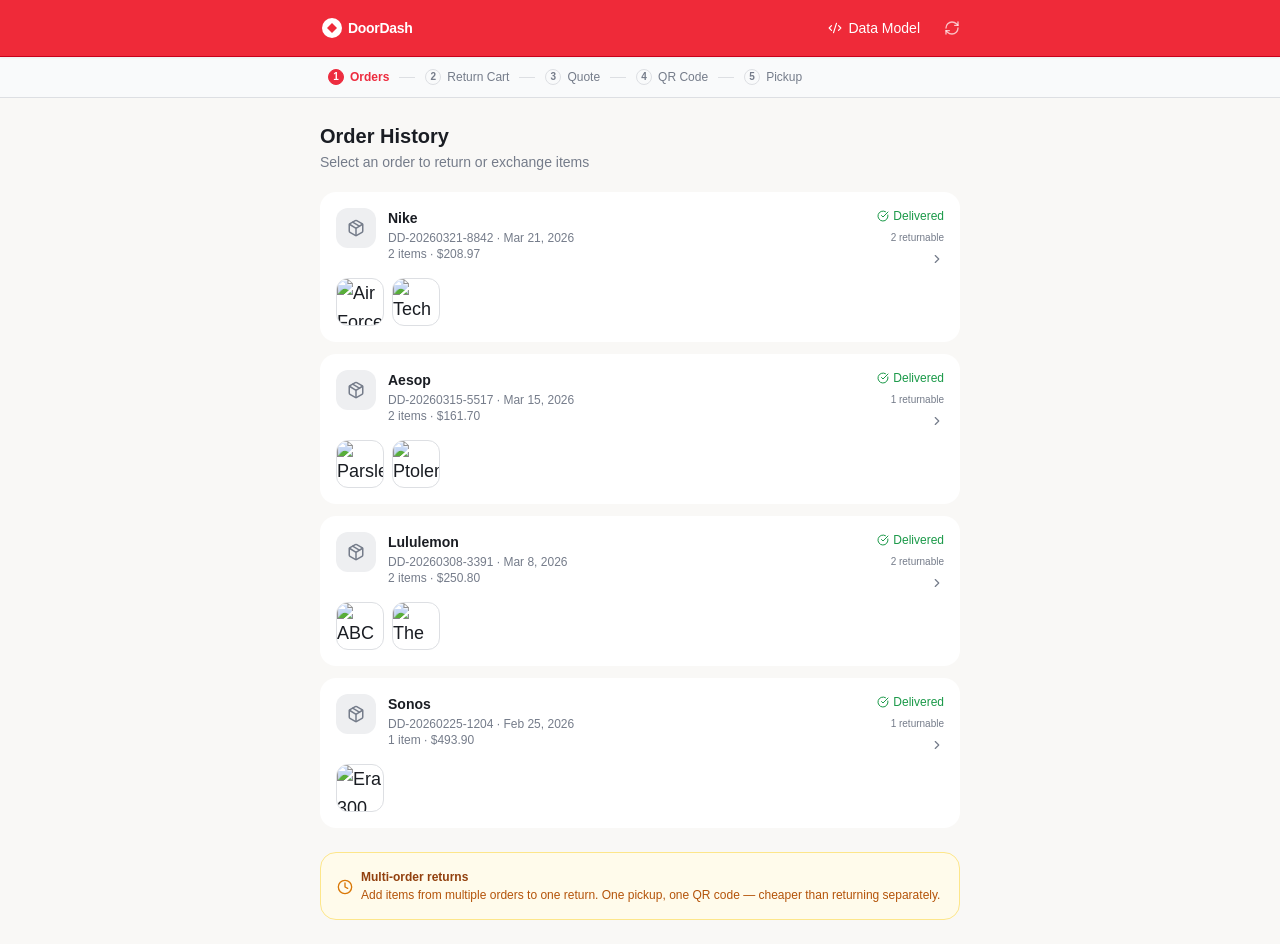
==== index.html @ 6174810d "Pedregal Returns PoC — static build + entity model" ====
<!DOCTYPE html>
<html lang="en">
  <head>
    <meta charset="UTF-8" />
    <meta name="viewport" content="width=device-width, initial-scale=1.0" />
    <title>Pedregal Returns PoC — DoorDash Reverse Logistics</title>
    <meta name="description" content="DoorDash multi-order returns PoC demo — Pedregal Reverse Logistics Platform" />
    <link rel="preconnect" href="https://fonts.googleapis.com" />
    <link rel="preconnect" href="https://fonts.gstatic.com" crossorigin />
    <script type="module" crossorigin src="./assets/index-CQQvti69.js"></script>
    <link rel="stylesheet" crossorigin href="./assets/index-D9EwtQ8Y.css">
  </head>
  <body>
    <div id="root"></div>
  </body>
</html>
---- assets/index-D9EwtQ8Y.css ----
*,:before,:after{--tw-border-spacing-x: 0;--tw-border-spacing-y: 0;--tw-translate-x: 0;--tw-translate-y: 0;--tw-rotate: 0;--tw-skew-x: 0;--tw-skew-y: 0;--tw-scale-x: 1;--tw-scale-y: 1;--tw-pan-x: ;--tw-pan-y: ;--tw-pinch-zoom: ;--tw-scroll-snap-strictness: proximity;--tw-gradient-from-position: ;--tw-gradient-via-position: ;--tw-gradient-to-position: ;--tw-ordinal: ;--tw-slashed-zero: ;--tw-numeric-figure: ;--tw-numeric-spacing: ;--tw-numeric-fraction: ;--tw-ring-inset: ;--tw-ring-offset-width: 0px;--tw-ring-offset-color: #fff;--tw-ring-color: rgb(59 130 246 / .5);--tw-ring-offset-shadow: 0 0 #0000;--tw-ring-shadow: 0 0 #0000;--tw-shadow: 0 0 #0000;--tw-shadow-colored: 0 0 #0000;--tw-blur: ;--tw-brightness: ;--tw-contrast: ;--tw-grayscale: ;--tw-hue-rotate: ;--tw-invert: ;--tw-saturate: ;--tw-sepia: ;--tw-drop-shadow: ;--tw-backdrop-blur: ;--tw-backdrop-brightness: ;--tw-backdrop-contrast: ;--tw-backdrop-grayscale: ;--tw-backdrop-hue-rotate: ;--tw-backdrop-invert: ;--tw-backdrop-opacity: ;--tw-backdrop-saturate: ;--tw-backdrop-sepia: ;--tw-contain-size: ;--tw-contain-layout: ;--tw-contain-paint: ;--tw-contain-style: }::backdrop{--tw-border-spacing-x: 0;--tw-border-spacing-y: 0;--tw-translate-x: 0;--tw-translate-y: 0;--tw-rotate: 0;--tw-skew-x: 0;--tw-skew-y: 0;--tw-scale-x: 1;--tw-scale-y: 1;--tw-pan-x: ;--tw-pan-y: ;--tw-pinch-zoom: ;--tw-scroll-snap-strictness: proximity;--tw-gradient-from-position: ;--tw-gradient-via-position: ;--tw-gradient-to-position: ;--tw-ordinal: ;--tw-slashed-zero: ;--tw-numeric-figure: ;--tw-numeric-spacing: ;--tw-numeric-fraction: ;--tw-ring-inset: ;--tw-ring-offset-width: 0px;--tw-ring-offset-color: #fff;--tw-ring-color: rgb(59 130 246 / .5);--tw-ring-offset-shadow: 0 0 #0000;--tw-ring-shadow: 0 0 #0000;--tw-shadow: 0 0 #0000;--tw-shadow-colored: 0 0 #0000;--tw-blur: ;--tw-brightness: ;--tw-contrast: ;--tw-grayscale: ;--tw-hue-rotate: ;--tw-invert: ;--tw-saturate: ;--tw-sepia: ;--tw-drop-shadow: ;--tw-backdrop-blur: ;--tw-backdrop-brightness: ;--tw-backdrop-contrast: ;--tw-backdrop-grayscale: ;--tw-backdrop-hue-rotate: ;--tw-backdrop-invert: ;--tw-backdrop-opacity: ;--tw-backdrop-saturate: ;--tw-backdrop-sepia: ;--tw-contain-size: ;--tw-contain-layout: ;--tw-contain-paint: ;--tw-contain-style: }*,:before,:after{box-sizing:border-box;border-width:0;border-style:solid;border-color:#e5e7eb}:before,:after{--tw-content: ""}html,:host{line-height:1.5;-webkit-text-size-adjust:100%;-moz-tab-size:4;-o-tab-size:4;tab-size:4;font-family:DM Sans,-apple-system,BlinkMacSystemFont,sans-serif;font-feature-settings:normal;font-variation-settings:normal;-webkit-tap-highlight-color:transparent}body{margin:0;line-height:inherit}hr{height:0;color:inherit;border-top-width:1px}abbr:where([title]){-webkit-text-decoration:underline dotted;text-decoration:underline dotted}h1,h2,h3,h4,h5,h6{font-size:inherit;font-weight:inherit}a{color:inherit;text-decoration:inherit}b,strong{font-weight:bolder}code,kbd,samp,pre{font-family:ui-monospace,SFMono-Regular,Menlo,Monaco,Consolas,Liberation Mono,Courier New,monospace;font-feature-settings:normal;font-variation-settings:normal;font-size:1em}small{font-size:80%}sub,sup{font-size:75%;line-height:0;position:relative;vertical-align:baseline}sub{bottom:-.25em}sup{top:-.5em}table{text-indent:0;border-color:inherit;border-collapse:collapse}button,input,optgroup,select,textarea{font-family:inherit;font-feature-settings:inherit;font-variation-settings:inherit;font-size:100%;font-weight:inherit;line-height:inherit;letter-spacing:inherit;color:inherit;margin:0;padding:0}button,select{text-transform:none}button,input:where([type=button]),input:where([type=reset]),input:where([type=submit]){-webkit-appearance:button;background-color:transparent;background-image:none}:-moz-focusring{outline:auto}:-moz-ui-invalid{box-shadow:none}progress{vertical-align:baseline}::-webkit-inner-spin-button,::-webkit-outer-spin-button{height:auto}[type=search]{-webkit-appearance:textfield;outline-offset:-2px}::-webkit-search-decoration{-webkit-appearance:none}::-webkit-file-upload-button{-webkit-appearance:button;font:inherit}summary{display:list-item}blockquote,dl,dd,h1,h2,h3,h4,h5,h6,hr,figure,p,pre{margin:0}fieldset{margin:0;padding:0}legend{padding:0}ol,ul,menu{list-style:none;margin:0;padding:0}dialog{padding:0}textarea{resize:vertical}input::-moz-placeholder,textarea::-moz-placeholder{opacity:1;color:#9ca3af}input::placeholder,textarea::placeholder{opacity:1;color:#9ca3af}button,[role=button]{cursor:pointer}:disabled{cursor:default}img,svg,video,canvas,audio,iframe,embed,object{display:block;vertical-align:middle}img,video{max-width:100%;height:auto}[hidden]:where(:not([hidden=until-found])){display:none}.sr-only{position:absolute;width:1px;height:1px;padding:0;margin:-1px;overflow:hidden;clip:rect(0,0,0,0);white-space:nowrap;border-width:0}.pointer-events-none{pointer-events:none}.pointer-events-auto{pointer-events:auto}.visible{visibility:visible}.invisible{visibility:hidden}.fixed{position:fixed}.absolute{position:absolute}.relative{position:relative}.sticky{position:sticky}.inset-0{inset:0}.inset-x-0{left:0;right:0}.inset-y-0{top:0;bottom:0}.-bottom-12{bottom:-3rem}.-left-12{left:-3rem}.-right-1{right:-.25rem}.-right-12{right:-3rem}.-top-1{top:-.25rem}.-top-12{top:-3rem}.bottom-0{bottom:0}.left-0{left:0}.left-1{left:.25rem}.left-1\/2{left:50%}.left-2{left:.5rem}.left-\[50\%\]{left:50%}.right-0{right:0}.right-1{right:.25rem}.right-2{right:.5rem}.right-3{right:.75rem}.right-4{right:1rem}.top-0{top:0}.top-1\.5{top:.375rem}.top-1\/2{top:50%}.top-2{top:.5rem}.top-3\.5{top:.875rem}.top-4{top:1rem}.top-\[1px\]{top:1px}.top-\[50\%\]{top:50%}.top-\[60\%\]{top:60%}.top-full{top:100%}.z-10{z-index:10}.z-20{z-index:20}.z-40{z-index:40}.z-50{z-index:50}.z-\[100\]{z-index:100}.z-\[1\]{z-index:1}.-mx-1{margin-left:-.25rem;margin-right:-.25rem}.-mx-4{margin-left:-1rem;margin-right:-1rem}.mx-0\.5{margin-left:.125rem;margin-right:.125rem}.mx-2{margin-left:.5rem;margin-right:.5rem}.mx-3\.5{margin-left:.875rem;margin-right:.875rem}.mx-4{margin-left:1rem;margin-right:1rem}.mx-auto{margin-left:auto;margin-right:auto}.my-0\.5{margin-top:.125rem;margin-bottom:.125rem}.my-1{margin-top:.25rem;margin-bottom:.25rem}.my-3{margin-top:.75rem;margin-bottom:.75rem}.-ml-4{margin-left:-1rem}.-mt-2{margin-top:-.5rem}.-mt-4{margin-top:-1rem}.mb-1{margin-bottom:.25rem}.mb-1\.5{margin-bottom:.375rem}.mb-2{margin-bottom:.5rem}.mb-2\.5{margin-bottom:.625rem}.mb-3{margin-bottom:.75rem}.mb-4{margin-bottom:1rem}.mb-5{margin-bottom:1.25rem}.mb-6{margin-bottom:1.5rem}.ml-1{margin-left:.25rem}.ml-1\.5{margin-left:.375rem}.ml-2{margin-left:.5rem}.ml-auto{margin-left:auto}.mr-2{margin-right:.5rem}.mt-0\.5{margin-top:.125rem}.mt-1{margin-top:.25rem}.mt-1\.5{margin-top:.375rem}.mt-2{margin-top:.5rem}.mt-2\.5{margin-top:.625rem}.mt-24{margin-top:6rem}.mt-3{margin-top:.75rem}.mt-4{margin-top:1rem}.mt-5{margin-top:1.25rem}.mt-6{margin-top:1.5rem}.mt-auto{margin-top:auto}.block{display:block}.inline-block{display:inline-block}.inline{display:inline}.flex{display:flex}.inline-flex{display:inline-flex}.table{display:table}.grid{display:grid}.hidden{display:none}.aspect-square{aspect-ratio:1 / 1}.aspect-video{aspect-ratio:16 / 9}.size-4{width:1rem;height:1rem}.h-1\.5{height:.375rem}.h-10{height:2.5rem}.h-11{height:2.75rem}.h-12{height:3rem}.h-14{height:3.5rem}.h-16{height:4rem}.h-2{height:.5rem}.h-2\.5{height:.625rem}.h-3{height:.75rem}.h-3\.5{height:.875rem}.h-4{height:1rem}.h-5{height:1.25rem}.h-6{height:1.5rem}.h-7{height:1.75rem}.h-8{height:2rem}.h-9{height:2.25rem}.h-\[1px\]{height:1px}.h-\[var\(--radix-navigation-menu-viewport-height\)\]{height:var(--radix-navigation-menu-viewport-height)}.h-\[var\(--radix-select-trigger-height\)\]{height:var(--radix-select-trigger-height)}.h-auto{height:auto}.h-full{height:100%}.h-px{height:1px}.h-svh{height:100svh}.max-h-\[--radix-context-menu-content-available-height\]{max-height:var(--radix-context-menu-content-available-height)}.max-h-\[--radix-select-content-available-height\]{max-height:var(--radix-select-content-available-height)}.max-h-\[300px\]{max-height:300px}.max-h-\[var\(--radix-dropdown-menu-content-available-height\)\]{max-height:var(--radix-dropdown-menu-content-available-height)}.max-h-screen{max-height:100vh}.min-h-0{min-height:0px}.min-h-10{min-height:2.5rem}.min-h-8{min-height:2rem}.min-h-9{min-height:2.25rem}.min-h-\[80px\]{min-height:80px}.min-h-screen{min-height:100vh}.min-h-svh{min-height:100svh}.w-0{width:0px}.w-1{width:.25rem}.w-1\.5{width:.375rem}.w-10{width:2.5rem}.w-11{width:2.75rem}.w-12{width:3rem}.w-14{width:3.5rem}.w-16{width:4rem}.w-2{width:.5rem}.w-2\.5{width:.625rem}.w-24{width:6rem}.w-3{width:.75rem}.w-3\.5{width:.875rem}.w-3\/4{width:75%}.w-32{width:8rem}.w-4{width:1rem}.w-5{width:1.25rem}.w-64{width:16rem}.w-7{width:1.75rem}.w-72{width:18rem}.w-8{width:2rem}.w-9{width:2.25rem}.w-\[100px\]{width:100px}.w-\[1px\]{width:1px}.w-\[var\(--sidebar-width\)\]{width:var(--sidebar-width)}.w-auto{width:auto}.w-full{width:100%}.w-max{width:-moz-max-content;width:max-content}.w-px{width:1px}.min-w-0{min-width:0px}.min-w-10{min-width:2.5rem}.min-w-11{min-width:2.75rem}.min-w-5{min-width:1.25rem}.min-w-9{min-width:2.25rem}.min-w-\[12rem\]{min-width:12rem}.min-w-\[8rem\]{min-width:8rem}.min-w-\[var\(--radix-select-trigger-width\)\]{min-width:var(--radix-select-trigger-width)}.max-w-2xl{max-width:42rem}.max-w-\[200px\]{max-width:200px}.max-w-\[440px\]{max-width:440px}.max-w-\[var\(--skeleton-width\)\]{max-width:var(--skeleton-width)}.max-w-lg{max-width:32rem}.max-w-max{max-width:-moz-max-content;max-width:max-content}.max-w-md{max-width:28rem}.flex-1{flex:1 1 0%}.shrink-0{flex-shrink:0}.grow{flex-grow:1}.grow-0{flex-grow:0}.basis-full{flex-basis:100%}.caption-bottom{caption-side:bottom}.border-collapse{border-collapse:collapse}.origin-\[--radix-context-menu-content-transform-origin\]{transform-origin:var(--radix-context-menu-content-transform-origin)}.origin-\[--radix-dropdown-menu-content-transform-origin\]{transform-origin:var(--radix-dropdown-menu-content-transform-origin)}.origin-\[--radix-hover-card-content-transform-origin\]{transform-origin:var(--radix-hover-card-content-transform-origin)}.origin-\[--radix-menubar-content-transform-origin\]{transform-origin:var(--radix-menubar-content-transform-origin)}.origin-\[--radix-popover-content-transform-origin\]{transform-origin:var(--radix-popover-content-transform-origin)}.origin-\[--radix-select-content-transform-origin\]{transform-origin:var(--radix-select-content-transform-origin)}.origin-\[--radix-tooltip-content-transform-origin\]{transform-origin:var(--radix-tooltip-content-transform-origin)}.-translate-x-1\/2{--tw-translate-x: -50%;transform:translate(var(--tw-translate-x),var(--tw-translate-y)) rotate(var(--tw-rotate)) skew(var(--tw-skew-x)) skewY(var(--tw-skew-y)) scaleX(var(--tw-scale-x)) scaleY(var(--tw-scale-y))}.-translate-x-px{--tw-translate-x: -1px;transform:translate(var(--tw-translate-x),var(--tw-translate-y)) rotate(var(--tw-rotate)) skew(var(--tw-skew-x)) skewY(var(--tw-skew-y)) scaleX(var(--tw-scale-x)) scaleY(var(--tw-scale-y))}.-translate-y-1\/2{--tw-translate-y: -50%;transform:translate(var(--tw-translate-x),var(--tw-translate-y)) rotate(var(--tw-rotate)) skew(var(--tw-skew-x)) skewY(var(--tw-skew-y)) scaleX(var(--tw-scale-x)) scaleY(var(--tw-scale-y))}.translate-x-\[-50\%\]{--tw-translate-x: -50%;transform:translate(var(--tw-translate-x),var(--tw-translate-y)) rotate(var(--tw-rotate)) skew(var(--tw-skew-x)) skewY(var(--tw-skew-y)) scaleX(var(--tw-scale-x)) scaleY(var(--tw-scale-y))}.translate-x-px{--tw-translate-x: 1px;transform:translate(var(--tw-translate-x),var(--tw-translate-y)) rotate(var(--tw-rotate)) skew(var(--tw-skew-x)) skewY(var(--tw-skew-y)) scaleX(var(--tw-scale-x)) scaleY(var(--tw-scale-y))}.translate-y-\[-50\%\]{--tw-translate-y: -50%;transform:translate(var(--tw-translate-x),var(--tw-translate-y)) rotate(var(--tw-rotate)) skew(var(--tw-skew-x)) skewY(var(--tw-skew-y)) scaleX(var(--tw-scale-x)) scaleY(var(--tw-scale-y))}.rotate-45{--tw-rotate: 45deg;transform:translate(var(--tw-translate-x),var(--tw-translate-y)) rotate(var(--tw-rotate)) skew(var(--tw-skew-x)) skewY(var(--tw-skew-y)) scaleX(var(--tw-scale-x)) scaleY(var(--tw-scale-y))}.rotate-90{--tw-rotate: 90deg;transform:translate(var(--tw-translate-x),var(--tw-translate-y)) rotate(var(--tw-rotate)) skew(var(--tw-skew-x)) skewY(var(--tw-skew-y)) scaleX(var(--tw-scale-x)) scaleY(var(--tw-scale-y))}.transform{transform:translate(var(--tw-translate-x),var(--tw-translate-y)) rotate(var(--tw-rotate)) skew(var(--tw-skew-x)) skewY(var(--tw-skew-y)) scaleX(var(--tw-scale-x)) scaleY(var(--tw-scale-y))}@keyframes pulse{50%{opacity:.5}}.animate-pulse{animation:pulse 2s cubic-bezier(.4,0,.6,1) infinite}.cursor-default{cursor:default}.cursor-not-allowed{cursor:not-allowed}.cursor-pointer{cursor:pointer}.touch-none{touch-action:none}.select-none{-webkit-user-select:none;-moz-user-select:none;user-select:none}.list-none{list-style-type:none}.grid-cols-1{grid-template-columns:repeat(1,minmax(0,1fr))}.flex-row{flex-direction:row}.flex-col{flex-direction:column}.flex-col-reverse{flex-direction:column-reverse}.flex-wrap{flex-wrap:wrap}.items-start{align-items:flex-start}.items-end{align-items:flex-end}.items-center{align-items:center}.items-stretch{align-items:stretch}.justify-center{justify-content:center}.justify-between{justify-content:space-between}.gap-0{gap:0px}.gap-1{gap:.25rem}.gap-1\.5{gap:.375rem}.gap-2{gap:.5rem}.gap-2\.5{gap:.625rem}.gap-3{gap:.75rem}.gap-4{gap:1rem}.space-x-1>:not([hidden])~:not([hidden]){--tw-space-x-reverse: 0;margin-right:calc(.25rem * var(--tw-space-x-reverse));margin-left:calc(.25rem * calc(1 - var(--tw-space-x-reverse)))}.space-x-4>:not([hidden])~:not([hidden]){--tw-space-x-reverse: 0;margin-right:calc(1rem * var(--tw-space-x-reverse));margin-left:calc(1rem * calc(1 - var(--tw-space-x-reverse)))}.space-y-0\.5>:not([hidden])~:not([hidden]){--tw-space-y-reverse: 0;margin-top:calc(.125rem * calc(1 - var(--tw-space-y-reverse)));margin-bottom:calc(.125rem * var(--tw-space-y-reverse))}.space-y-1>:not([hidden])~:not([hidden]){--tw-space-y-reverse: 0;margin-top:calc(.25rem * calc(1 - var(--tw-space-y-reverse)));margin-bottom:calc(.25rem * var(--tw-space-y-reverse))}.space-y-1\.5>:not([hidden])~:not([hidden]){--tw-space-y-reverse: 0;margin-top:calc(.375rem * calc(1 - var(--tw-space-y-reverse)));margin-bottom:calc(.375rem * var(--tw-space-y-reverse))}.space-y-2>:not([hidden])~:not([hidden]){--tw-space-y-reverse: 0;margin-top:calc(.5rem * calc(1 - var(--tw-space-y-reverse)));margin-bottom:calc(.5rem * var(--tw-space-y-reverse))}.space-y-2\.5>:not([hidden])~:not([hidden]){--tw-space-y-reverse: 0;margin-top:calc(.625rem * calc(1 - var(--tw-space-y-reverse)));margin-bottom:calc(.625rem * var(--tw-space-y-reverse))}.space-y-3>:not([hidden])~:not([hidden]){--tw-space-y-reverse: 0;margin-top:calc(.75rem * calc(1 - var(--tw-space-y-reverse)));margin-bottom:calc(.75rem * var(--tw-space-y-reverse))}.space-y-4>:not([hidden])~:not([hidden]){--tw-space-y-reverse: 0;margin-top:calc(1rem * calc(1 - var(--tw-space-y-reverse)));margin-bottom:calc(1rem * var(--tw-space-y-reverse))}.divide-y>:not([hidden])~:not([hidden]){--tw-divide-y-reverse: 0;border-top-width:calc(1px * calc(1 - var(--tw-divide-y-reverse)));border-bottom-width:calc(1px * var(--tw-divide-y-reverse))}.divide-border>:not([hidden])~:not([hidden]){border-color:hsl(var(--border))}.overflow-auto{overflow:auto}.overflow-hidden{overflow:hidden}.overflow-y-auto{overflow-y:auto}.overflow-x-hidden{overflow-x:hidden}.truncate{overflow:hidden;text-overflow:ellipsis;white-space:nowrap}.whitespace-nowrap{white-space:nowrap}.break-words{overflow-wrap:break-word}.break-all{word-break:break-all}.rounded{border-radius:.25rem}.rounded-2xl{border-radius:1rem}.rounded-\[2px\]{border-radius:2px}.rounded-\[inherit\]{border-radius:inherit}.rounded-full{border-radius:var(--radius-full)}.rounded-lg{border-radius:var(--radius-lg)}.rounded-md{border-radius:var(--radius-md)}.rounded-sm{border-radius:var(--radius-sm)}.rounded-xl{border-radius:var(--radius-xl)}.rounded-t-\[10px\]{border-top-left-radius:10px;border-top-right-radius:10px}.rounded-tl-sm{border-top-left-radius:var(--radius-sm)}.border{border-width:1px}.border-2{border-width:2px}.border-\[1\.5px\]{border-width:1.5px}.border-y{border-top-width:1px;border-bottom-width:1px}.border-b{border-bottom-width:1px}.border-l{border-left-width:1px}.border-r{border-right-width:1px}.border-t{border-top-width:1px}.border-dashed{border-style:dashed}.border-\[--color-border\]{border-color:var(--color-border)}.border-amber-200{--tw-border-opacity: 1;border-color:rgb(253 230 138 / var(--tw-border-opacity, 1))}.border-blue-200{--tw-border-opacity: 1;border-color:rgb(191 219 254 / var(--tw-border-opacity, 1))}.border-border{border-color:hsl(var(--border))}.border-border\/50{border-color:hsl(var(--border) / .5)}.border-dd-red-dark{--tw-border-opacity: 1;border-color:rgb(200 0 26 / var(--tw-border-opacity, 1))}.border-destructive{border-color:hsl(var(--destructive))}.border-destructive\/50{border-color:hsl(var(--destructive) / .5)}.border-green-200{--tw-border-opacity: 1;border-color:rgb(187 247 208 / var(--tw-border-opacity, 1))}.border-indigo-200{--tw-border-opacity: 1;border-color:rgb(199 210 254 / var(--tw-border-opacity, 1))}.border-input{border-color:hsl(var(--input))}.border-muted-foreground{border-color:hsl(var(--muted-foreground))}.border-orange-200{--tw-border-opacity: 1;border-color:rgb(254 215 170 / var(--tw-border-opacity, 1))}.border-orange-300{--tw-border-opacity: 1;border-color:rgb(253 186 116 / var(--tw-border-opacity, 1))}.border-primary{border-color:hsl(var(--primary))}.border-primary\/20{border-color:hsl(var(--primary) / .2)}.border-primary\/30{border-color:hsl(var(--primary) / .3)}.border-purple-200{--tw-border-opacity: 1;border-color:rgb(233 213 255 / var(--tw-border-opacity, 1))}.border-success{border-color:hsl(var(--success))}.border-success\/30{border-color:hsl(var(--success) / .3)}.border-success\/40{border-color:hsl(var(--success) / .4)}.border-teal-200{--tw-border-opacity: 1;border-color:rgb(153 246 228 / var(--tw-border-opacity, 1))}.border-transparent{border-color:transparent}.border-white{--tw-border-opacity: 1;border-color:rgb(255 255 255 / var(--tw-border-opacity, 1))}.border-white\/40{border-color:#fff6}.border-l-transparent{border-left-color:transparent}.border-t-transparent{border-top-color:transparent}.bg-\[--color-bg\]{background-color:var(--color-bg)}.bg-accent{background-color:hsl(var(--accent))}.bg-amber-50{--tw-bg-opacity: 1;background-color:rgb(255 251 235 / var(--tw-bg-opacity, 1))}.bg-background{background-color:hsl(var(--background))}.bg-black\/40{background-color:#0006}.bg-black\/80{background-color:#000c}.bg-blue-100{--tw-bg-opacity: 1;background-color:rgb(219 234 254 / var(--tw-bg-opacity, 1))}.bg-blue-50{--tw-bg-opacity: 1;background-color:rgb(239 246 255 / var(--tw-bg-opacity, 1))}.bg-border{background-color:hsl(var(--border))}.bg-card{background-color:hsl(var(--card))}.bg-dd-red{--tw-bg-opacity: 1;background-color:rgb(239 42 57 / var(--tw-bg-opacity, 1))}.bg-destructive{background-color:hsl(var(--destructive))}.bg-foreground{background-color:hsl(var(--foreground))}.bg-gray-50{--tw-bg-opacity: 1;background-color:rgb(249 250 251 / var(--tw-bg-opacity, 1))}.bg-green-100{--tw-bg-opacity: 1;background-color:rgb(220 252 231 / var(--tw-bg-opacity, 1))}.bg-green-50{--tw-bg-opacity: 1;background-color:rgb(240 253 244 / var(--tw-bg-opacity, 1))}.bg-indigo-50{--tw-bg-opacity: 1;background-color:rgb(238 242 255 / var(--tw-bg-opacity, 1))}.bg-muted{background-color:hsl(var(--muted))}.bg-muted\/40{background-color:hsl(var(--muted) / .4)}.bg-muted\/50{background-color:hsl(var(--muted) / .5)}.bg-muted\/60{background-color:hsl(var(--muted) / .6)}.bg-orange-100{--tw-bg-opacity: 1;background-color:rgb(255 237 213 / var(--tw-bg-opacity, 1))}.bg-orange-50{--tw-bg-opacity: 1;background-color:rgb(255 247 237 / var(--tw-bg-opacity, 1))}.bg-popover{background-color:hsl(var(--popover))}.bg-primary{background-color:hsl(var(--primary))}.bg-primary\/10{background-color:hsl(var(--primary) / .1)}.bg-primary\/15{background-color:hsl(var(--primary) / .15)}.bg-primary\/5{background-color:hsl(var(--primary) / .05)}.bg-purple-50{--tw-bg-opacity: 1;background-color:rgb(250 245 255 / var(--tw-bg-opacity, 1))}.bg-red-100{--tw-bg-opacity: 1;background-color:rgb(254 226 226 / var(--tw-bg-opacity, 1))}.bg-secondary{background-color:hsl(var(--secondary))}.bg-success{background-color:hsl(var(--success))}.bg-success\/10{background-color:hsl(var(--success) / .1)}.bg-success\/15{background-color:hsl(var(--success) / .15)}.bg-success\/5{background-color:hsl(var(--success) / .05)}.bg-surface{background-color:hsl(var(--surface))}.bg-teal-50{--tw-bg-opacity: 1;background-color:rgb(240 253 250 / var(--tw-bg-opacity, 1))}.bg-transparent{background-color:transparent}.bg-white{--tw-bg-opacity: 1;background-color:rgb(255 255 255 / var(--tw-bg-opacity, 1))}.bg-white\/20{background-color:#fff3}.bg-yellow-100{--tw-bg-opacity: 1;background-color:rgb(254 249 195 / var(--tw-bg-opacity, 1))}.fill-current{fill:currentColor}.object-cover{-o-object-fit:cover;object-fit:cover}.p-0{padding:0}.p-0\.5{padding:.125rem}.p-1{padding:.25rem}.p-2{padding:.5rem}.p-2\.5{padding:.625rem}.p-3{padding:.75rem}.p-4{padding:1rem}.p-5{padding:1.25rem}.p-6{padding:1.5rem}.p-\[1px\]{padding:1px}.px-1{padding-left:.25rem;padding-right:.25rem}.px-1\.5{padding-left:.375rem;padding-right:.375rem}.px-2{padding-left:.5rem;padding-right:.5rem}.px-2\.5{padding-left:.625rem;padding-right:.625rem}.px-3{padding-left:.75rem;padding-right:.75rem}.px-4{padding-left:1rem;padding-right:1rem}.px-5{padding-left:1.25rem;padding-right:1.25rem}.px-6{padding-left:1.5rem;padding-right:1.5rem}.px-8{padding-left:2rem;padding-right:2rem}.py-0\.5{padding-top:.125rem;padding-bottom:.125rem}.py-1{padding-top:.25rem;padding-bottom:.25rem}.py-1\.5{padding-top:.375rem;padding-bottom:.375rem}.py-12{padding-top:3rem;padding-bottom:3rem}.py-16{padding-top:4rem;padding-bottom:4rem}.py-2{padding-top:.5rem;padding-bottom:.5rem}.py-2\.5{padding-top:.625rem;padding-bottom:.625rem}.py-3{padding-top:.75rem;padding-bottom:.75rem}.py-3\.5{padding-top:.875rem;padding-bottom:.875rem}.py-4{padding-top:1rem;padding-bottom:1rem}.py-6{padding-top:1.5rem;padding-bottom:1.5rem}.pb-3{padding-bottom:.75rem}.pb-4{padding-bottom:1rem}.pl-2\.5{padding-left:.625rem}.pl-4{padding-left:1rem}.pl-8{padding-left:2rem}.pr-2{padding-right:.5rem}.pr-2\.5{padding-right:.625rem}.pr-8{padding-right:2rem}.pt-0{padding-top:0}.pt-0\.5{padding-top:.125rem}.pt-1{padding-top:.25rem}.pt-2{padding-top:.5rem}.pt-2\.5{padding-top:.625rem}.pt-3{padding-top:.75rem}.pt-4{padding-top:1rem}.pt-6{padding-top:1.5rem}.text-left{text-align:left}.text-center{text-align:center}.text-right{text-align:right}.align-middle{vertical-align:middle}.font-mono{font-family:ui-monospace,SFMono-Regular,Menlo,Monaco,Consolas,Liberation Mono,Courier New,monospace}.text-2xl{font-size:1.5rem;line-height:2rem}.text-\[0\.8rem\]{font-size:.8rem}.text-\[10px\]{font-size:10px}.text-\[9px\]{font-size:9px}.text-base{font-size:1rem;line-height:1.5rem}.text-lg{font-size:1.125rem;line-height:1.75rem}.text-sm{font-size:.875rem;line-height:1.25rem}.text-xl{font-size:1.25rem;line-height:1.75rem}.text-xs{font-size:.75rem;line-height:1rem}.font-bold{font-weight:700}.font-medium{font-weight:500}.font-normal{font-weight:400}.font-semibold{font-weight:600}.uppercase{text-transform:uppercase}.italic{font-style:italic}.tabular-nums{--tw-numeric-spacing: tabular-nums;font-variant-numeric:var(--tw-ordinal) var(--tw-slashed-zero) var(--tw-numeric-figure) var(--tw-numeric-spacing) var(--tw-numeric-fraction)}.leading-none{line-height:1}.leading-relaxed{line-height:1.625}.leading-tight{line-height:1.25}.tracking-tight{letter-spacing:-.025em}.tracking-wide{letter-spacing:.025em}.tracking-wider{letter-spacing:.05em}.tracking-widest{letter-spacing:.1em}.text-accent-foreground{color:hsl(var(--accent-foreground))}.text-amber-600{--tw-text-opacity: 1;color:rgb(217 119 6 / var(--tw-text-opacity, 1))}.text-amber-700{--tw-text-opacity: 1;color:rgb(180 83 9 / var(--tw-text-opacity, 1))}.text-amber-800{--tw-text-opacity: 1;color:rgb(146 64 14 / var(--tw-text-opacity, 1))}.text-blue-700{--tw-text-opacity: 1;color:rgb(29 78 216 / var(--tw-text-opacity, 1))}.text-card-foreground{color:hsl(var(--card-foreground))}.text-current{color:currentColor}.text-dd-red{--tw-text-opacity: 1;color:rgb(239 42 57 / var(--tw-text-opacity, 1))}.text-destructive{color:hsl(var(--destructive))}.text-destructive-foreground{color:hsl(var(--destructive-foreground))}.text-foreground{color:hsl(var(--foreground))}.text-foreground\/50{color:hsl(var(--foreground) / .5)}.text-gray-600{--tw-text-opacity: 1;color:rgb(75 85 99 / var(--tw-text-opacity, 1))}.text-gray-900{--tw-text-opacity: 1;color:rgb(17 24 39 / var(--tw-text-opacity, 1))}.text-green-700{--tw-text-opacity: 1;color:rgb(21 128 61 / var(--tw-text-opacity, 1))}.text-indigo-700{--tw-text-opacity: 1;color:rgb(67 56 202 / var(--tw-text-opacity, 1))}.text-muted-foreground{color:hsl(var(--muted-foreground))}.text-muted-foreground\/60{color:hsl(var(--muted-foreground) / .6)}.text-orange-600{--tw-text-opacity: 1;color:rgb(234 88 12 / var(--tw-text-opacity, 1))}.text-orange-700{--tw-text-opacity: 1;color:rgb(194 65 12 / var(--tw-text-opacity, 1))}.text-popover-foreground{color:hsl(var(--popover-foreground))}.text-primary{color:hsl(var(--primary))}.text-primary-foreground{color:hsl(var(--primary-foreground))}.text-purple-700{--tw-text-opacity: 1;color:rgb(126 34 206 / var(--tw-text-opacity, 1))}.text-red-500{--tw-text-opacity: 1;color:rgb(239 68 68 / var(--tw-text-opacity, 1))}.text-red-600{--tw-text-opacity: 1;color:rgb(220 38 38 / var(--tw-text-opacity, 1))}.text-secondary-foreground{color:hsl(var(--secondary-foreground))}.text-success{color:hsl(var(--success))}.text-teal-700{--tw-text-opacity: 1;color:rgb(15 118 110 / var(--tw-text-opacity, 1))}.text-white{--tw-text-opacity: 1;color:rgb(255 255 255 / var(--tw-text-opacity, 1))}.text-white\/70{color:#ffffffb3}.text-white\/80{color:#fffc}.text-yellow-700{--tw-text-opacity: 1;color:rgb(161 98 7 / var(--tw-text-opacity, 1))}.opacity-0{opacity:0}.opacity-50{opacity:.5}.opacity-60{opacity:.6}.opacity-70{opacity:.7}.opacity-90{opacity:.9}.shadow-\[0_0_0_1px_hsl\(var\(--sidebar-border\)\)\]{--tw-shadow: 0 0 0 1px hsl(var(--sidebar-border));--tw-shadow-colored: 0 0 0 1px var(--tw-shadow-color);box-shadow:var(--tw-ring-offset-shadow, 0 0 #0000),var(--tw-ring-shadow, 0 0 #0000),var(--tw-shadow)}.shadow-lg{--tw-shadow: 0 10px 15px -3px rgb(0 0 0 / .1), 0 4px 6px -4px rgb(0 0 0 / .1);--tw-shadow-colored: 0 10px 15px -3px var(--tw-shadow-color), 0 4px 6px -4px var(--tw-shadow-color);box-shadow:var(--tw-ring-offset-shadow, 0 0 #0000),var(--tw-ring-shadow, 0 0 #0000),var(--tw-shadow)}.shadow-md{--tw-shadow: 0 4px 6px -1px rgb(0 0 0 / .1), 0 2px 4px -2px rgb(0 0 0 / .1);--tw-shadow-colored: 0 4px 6px -1px var(--tw-shadow-color), 0 2px 4px -2px var(--tw-shadow-color);box-shadow:var(--tw-ring-offset-shadow, 0 0 #0000),var(--tw-ring-shadow, 0 0 #0000),var(--tw-shadow)}.shadow-none{--tw-shadow: 0 0 #0000;--tw-shadow-colored: 0 0 #0000;box-shadow:var(--tw-ring-offset-shadow, 0 0 #0000),var(--tw-ring-shadow, 0 0 #0000),var(--tw-shadow)}.shadow-sm{--tw-shadow: 0 1px 2px 0 rgb(0 0 0 / .05);--tw-shadow-colored: 0 1px 2px 0 var(--tw-shadow-color);box-shadow:var(--tw-ring-offset-shadow, 0 0 #0000),var(--tw-ring-shadow, 0 0 #0000),var(--tw-shadow)}.shadow-xl{--tw-shadow: 0 20px 25px -5px rgb(0 0 0 / .1), 0 8px 10px -6px rgb(0 0 0 / .1);--tw-shadow-colored: 0 20px 25px -5px var(--tw-shadow-color), 0 8px 10px -6px var(--tw-shadow-color);box-shadow:var(--tw-ring-offset-shadow, 0 0 #0000),var(--tw-ring-shadow, 0 0 #0000),var(--tw-shadow)}.outline-none{outline:2px solid transparent;outline-offset:2px}.outline{outline-style:solid}.outline-2{outline-width:2px}.outline-offset-2{outline-offset:2px}.outline-transparent{outline-color:transparent}.ring-0{--tw-ring-offset-shadow: var(--tw-ring-inset) 0 0 0 var(--tw-ring-offset-width) var(--tw-ring-offset-color);--tw-ring-shadow: var(--tw-ring-inset) 0 0 0 calc(0px + var(--tw-ring-offset-width)) var(--tw-ring-color);box-shadow:var(--tw-ring-offset-shadow),var(--tw-ring-shadow),var(--tw-shadow, 0 0 #0000)}.ring-2{--tw-ring-offset-shadow: var(--tw-ring-inset) 0 0 0 var(--tw-ring-offset-width) var(--tw-ring-offset-color);--tw-ring-shadow: var(--tw-ring-inset) 0 0 0 calc(2px + var(--tw-ring-offset-width)) var(--tw-ring-color);box-shadow:var(--tw-ring-offset-shadow),var(--tw-ring-shadow),var(--tw-shadow, 0 0 #0000)}.ring-ring{--tw-ring-color: hsl(var(--ring))}.ring-offset-background{--tw-ring-offset-color: hsl(var(--background))}.filter{filter:var(--tw-blur) var(--tw-brightness) var(--tw-contrast) var(--tw-grayscale) var(--tw-hue-rotate) var(--tw-invert) var(--tw-saturate) var(--tw-sepia) var(--tw-drop-shadow)}.backdrop-blur-sm{--tw-backdrop-blur: blur(4px);-webkit-backdrop-filter:var(--tw-backdrop-blur) var(--tw-backdrop-brightness) var(--tw-backdrop-contrast) var(--tw-backdrop-grayscale) var(--tw-backdrop-hue-rotate) var(--tw-backdrop-invert) var(--tw-backdrop-opacity) var(--tw-backdrop-saturate) var(--tw-backdrop-sepia);backdrop-filter:var(--tw-backdrop-blur) var(--tw-backdrop-brightness) var(--tw-backdrop-contrast) var(--tw-backdrop-grayscale) var(--tw-backdrop-hue-rotate) var(--tw-backdrop-invert) var(--tw-backdrop-opacity) var(--tw-backdrop-saturate) var(--tw-backdrop-sepia)}.transition{transition-property:color,background-color,border-color,text-decoration-color,fill,stroke,opacity,box-shadow,transform,filter,backdrop-filter;transition-timing-function:cubic-bezier(.4,0,.2,1);transition-duration:.15s}.transition-\[left\,right\,width\]{transition-property:left,right,width;transition-timing-function:cubic-bezier(.4,0,.2,1);transition-duration:.15s}.transition-\[margin\,opacity\]{transition-property:margin,opacity;transition-timing-function:cubic-bezier(.4,0,.2,1);transition-duration:.15s}.transition-\[width\,height\,padding\]{transition-property:width,height,padding;transition-timing-function:cubic-bezier(.4,0,.2,1);transition-duration:.15s}.transition-\[width\]{transition-property:width;transition-timing-function:cubic-bezier(.4,0,.2,1);transition-duration:.15s}.transition-all{transition-property:all;transition-timing-function:cubic-bezier(.4,0,.2,1);transition-duration:.15s}.transition-colors{transition-property:color,background-color,border-color,text-decoration-color,fill,stroke;transition-timing-function:cubic-bezier(.4,0,.2,1);transition-duration:.15s}.transition-opacity{transition-property:opacity;transition-timing-function:cubic-bezier(.4,0,.2,1);transition-duration:.15s}.transition-transform{transition-property:transform;transition-timing-function:cubic-bezier(.4,0,.2,1);transition-duration:.15s}.duration-1000{transition-duration:1s}.duration-200{transition-duration:.2s}.ease-in-out{transition-timing-function:cubic-bezier(.4,0,.2,1)}.ease-linear{transition-timing-function:linear}@keyframes enter{0%{opacity:var(--tw-enter-opacity, 1);transform:translate3d(var(--tw-enter-translate-x, 0),var(--tw-enter-translate-y, 0),0) scale3d(var(--tw-enter-scale, 1),var(--tw-enter-scale, 1),var(--tw-enter-scale, 1)) rotate(var(--tw-enter-rotate, 0))}}@keyframes exit{to{opacity:var(--tw-exit-opacity, 1);transform:translate3d(var(--tw-exit-translate-x, 0),var(--tw-exit-translate-y, 0),0) scale3d(var(--tw-exit-scale, 1),var(--tw-exit-scale, 1),var(--tw-exit-scale, 1)) rotate(var(--tw-exit-rotate, 0))}}.animate-in{animation-name:enter;animation-duration:.15s;--tw-enter-opacity: initial;--tw-enter-scale: initial;--tw-enter-rotate: initial;--tw-enter-translate-x: initial;--tw-enter-translate-y: initial}.fade-in-0{--tw-enter-opacity: 0}.fade-in-80{--tw-enter-opacity: .8}.zoom-in-95{--tw-enter-scale: .95}.duration-1000{animation-duration:1s}.duration-200{animation-duration:.2s}.ease-in-out{animation-timing-function:cubic-bezier(.4,0,.2,1)}.ease-linear{animation-timing-function:linear}.\[border-color\:var\(--badge-outline\)\]{border-color:var(--badge-outline)}.\[border-color\:var\(--button-outline\)\]{border-color:var(--button-outline)}:root{--font-body: "DM Sans", -apple-system, BlinkMacSystemFont, sans-serif;--dd-red: #EF2A39;--dd-red-dark: #C8001A;--text-xs: clamp(.75rem, .7rem + .25vw, .875rem);--text-sm: clamp(.875rem, .8rem + .35vw, 1rem);--text-base: clamp(1rem, .95rem + .25vw, 1.125rem);--text-lg: clamp(1.125rem, 1rem + .75vw, 1.5rem);--text-xl: clamp(1.375rem, 1.2rem + .5vw, 1.5rem);--radius: .75rem;--radius-sm: .375rem;--radius-md: .5rem;--radius-lg: .75rem;--radius-xl: 1rem;--radius-full: 9999px;--ease-out: cubic-bezier(.16, 1, .3, 1)}:root,[data-theme=light]{--background: 45 20% 97%;--foreground: 220 15% 12%;--card: 0 0% 100%;--card-foreground: 220 15% 12%;--popover: 0 0% 100%;--popover-foreground: 220 15% 12%;--primary: 354 84% 55%;--primary-foreground: 0 0% 100%;--secondary: 220 14% 96%;--secondary-foreground: 220 15% 20%;--muted: 220 10% 94%;--muted-foreground: 220 8% 50%;--accent: 220 10% 94%;--accent-foreground: 220 15% 20%;--destructive: 0 72% 51%;--destructive-foreground: 0 0% 100%;--border: 220 10% 88%;--input: 220 10% 88%;--ring: 354 84% 55%;--surface: 220 14% 98%;--success: 142 71% 35%;--success-foreground: 0 0% 100%}.dark,[data-theme=dark]{--background: 220 15% 9%;--foreground: 220 10% 90%;--card: 220 12% 12%;--card-foreground: 220 10% 90%;--popover: 220 12% 12%;--popover-foreground: 220 10% 90%;--primary: 354 84% 60%;--primary-foreground: 0 0% 100%;--secondary: 220 12% 16%;--secondary-foreground: 220 10% 80%;--muted: 220 12% 16%;--muted-foreground: 220 8% 55%;--accent: 220 12% 16%;--accent-foreground: 220 10% 80%;--destructive: 0 60% 55%;--destructive-foreground: 0 0% 100%;--border: 220 10% 20%;--input: 220 10% 20%;--ring: 354 84% 60%;--surface: 220 12% 11%;--success: 142 60% 45%;--success-foreground: 0 0% 100%}@media(prefers-color-scheme:dark){:root:not([data-theme]){--background: 220 15% 9%;--foreground: 220 10% 90%;--card: 220 12% 12%;--card-foreground: 220 10% 90%;--popover: 220 12% 12%;--popover-foreground: 220 10% 90%;--primary: 354 84% 60%;--primary-foreground: 0 0% 100%;--secondary: 220 12% 16%;--secondary-foreground: 220 10% 80%;--muted: 220 12% 16%;--muted-foreground: 220 8% 55%;--accent: 220 12% 16%;--accent-foreground: 220 10% 80%;--destructive: 0 60% 55%;--destructive-foreground: 0 0% 100%;--border: 220 10% 20%;--input: 220 10% 20%;--ring: 354 84% 60%;--surface: 220 12% 11%;--success: 142 60% 45%;--success-foreground: 0 0% 100%}}*,*:before,*:after{box-sizing:border-box;margin:0;padding:0}html{-webkit-font-smoothing:antialiased;-moz-osx-font-smoothing:grayscale;text-rendering:optimizeLegibility;scroll-behavior:smooth}body{min-height:100dvh;line-height:1.6;font-family:var(--font-body);font-size:var(--text-base);background-color:hsl(var(--background));color:hsl(var(--foreground))}img,picture,video,canvas,svg{display:block;max-width:100%;height:auto}input,button,textarea,select{font:inherit;color:inherit}h1,h2,h3,h4,h5,h6{text-wrap:balance;line-height:1.15}a,button,[role=button]{transition:color .18s var(--ease-out),background .18s var(--ease-out),border-color .18s var(--ease-out),box-shadow .18s var(--ease-out),opacity .18s var(--ease-out)}button{cursor:pointer;background:none;border:none}:focus-visible{outline:2px solid hsl(var(--ring));outline-offset:2px;border-radius:var(--radius-sm)}@media(prefers-reduced-motion:reduce){*,*:before,*:after{animation-duration:.01ms!important;transition-duration:.01ms!important}}.file\:border-0::file-selector-button{border-width:0px}.file\:bg-transparent::file-selector-button{background-color:transparent}.file\:text-sm::file-selector-button{font-size:.875rem;line-height:1.25rem}.file\:font-medium::file-selector-button{font-weight:500}.file\:text-foreground::file-selector-button{color:hsl(var(--foreground))}.placeholder\:text-muted-foreground::-moz-placeholder{color:hsl(var(--muted-foreground))}.placeholder\:text-muted-foreground::placeholder{color:hsl(var(--muted-foreground))}.after\:pointer-events-none:after{content:var(--tw-content);pointer-events:none}.after\:absolute:after{content:var(--tw-content);position:absolute}.after\:-inset-2:after{content:var(--tw-content);inset:-.5rem}.after\:inset-0:after{content:var(--tw-content);inset:0}.after\:inset-y-0:after{content:var(--tw-content);top:0;bottom:0}.after\:left-1\/2:after{content:var(--tw-content);left:50%}.after\:block:after{content:var(--tw-content);display:block}.after\:w-1:after{content:var(--tw-content);width:.25rem}.after\:w-\[2px\]:after{content:var(--tw-content);width:2px}.after\:-translate-x-1\/2:after{content:var(--tw-content);--tw-translate-x: -50%;transform:translate(var(--tw-translate-x),var(--tw-translate-y)) rotate(var(--tw-rotate)) skew(var(--tw-skew-x)) skewY(var(--tw-skew-y)) scaleX(var(--tw-scale-x)) scaleY(var(--tw-scale-y))}.after\:rounded-full:after{content:var(--tw-content);border-radius:var(--radius-full)}.after\:border:after{content:var(--tw-content);border-width:1px}.after\:border-black\/10:after{content:var(--tw-content);border-color:#0000001a}.after\:content-\[\'\'\]:after{--tw-content: "";content:var(--tw-content)}.first\:rounded-l-md:first-child{border-top-left-radius:var(--radius-md);border-bottom-left-radius:var(--radius-md)}.first\:border-l:first-child{border-left-width:1px}.last\:rounded-r-md:last-child{border-top-right-radius:var(--radius-md);border-bottom-right-radius:var(--radius-md)}.last\:border-0:last-child{border-width:0px}.focus-within\:relative:focus-within{position:relative}.focus-within\:z-20:focus-within{z-index:20}.hover\:border-primary\/40:hover{border-color:hsl(var(--primary) / .4)}.hover\:border-white\/70:hover{border-color:#ffffffb3}.hover\:bg-accent:hover{background-color:hsl(var(--accent))}.hover\:bg-muted:hover{background-color:hsl(var(--muted))}.hover\:bg-muted\/50:hover{background-color:hsl(var(--muted) / .5)}.hover\:bg-primary:hover{background-color:hsl(var(--primary))}.hover\:bg-primary\/90:hover{background-color:hsl(var(--primary) / .9)}.hover\:bg-secondary:hover{background-color:hsl(var(--secondary))}.hover\:bg-success\/90:hover{background-color:hsl(var(--success) / .9)}.hover\:bg-white\/30:hover{background-color:#ffffff4d}.hover\:text-accent-foreground:hover{color:hsl(var(--accent-foreground))}.hover\:text-destructive:hover{color:hsl(var(--destructive))}.hover\:text-foreground:hover{color:hsl(var(--foreground))}.hover\:text-muted-foreground:hover{color:hsl(var(--muted-foreground))}.hover\:text-primary-foreground:hover{color:hsl(var(--primary-foreground))}.hover\:text-white:hover{--tw-text-opacity: 1;color:rgb(255 255 255 / var(--tw-text-opacity, 1))}.hover\:underline:hover{text-decoration-line:underline}.hover\:opacity-100:hover{opacity:1}.hover\:shadow-\[0_0_0_1px_hsl\(var\(--sidebar-accent\)\)\]:hover{--tw-shadow: 0 0 0 1px hsl(var(--sidebar-accent));--tw-shadow-colored: 0 0 0 1px var(--tw-shadow-color);box-shadow:var(--tw-ring-offset-shadow, 0 0 #0000),var(--tw-ring-shadow, 0 0 #0000),var(--tw-shadow)}.hover\:shadow-sm:hover{--tw-shadow: 0 1px 2px 0 rgb(0 0 0 / .05);--tw-shadow-colored: 0 1px 2px 0 var(--tw-shadow-color);box-shadow:var(--tw-ring-offset-shadow, 0 0 #0000),var(--tw-ring-shadow, 0 0 #0000),var(--tw-shadow)}.focus\:bg-accent:focus{background-color:hsl(var(--accent))}.focus\:bg-primary:focus{background-color:hsl(var(--primary))}.focus\:text-accent-foreground:focus{color:hsl(var(--accent-foreground))}.focus\:text-primary-foreground:focus{color:hsl(var(--primary-foreground))}.focus\:opacity-100:focus{opacity:1}.focus\:outline-none:focus{outline:2px solid transparent;outline-offset:2px}.focus\:ring-2:focus{--tw-ring-offset-shadow: var(--tw-ring-inset) 0 0 0 var(--tw-ring-offset-width) var(--tw-ring-offset-color);--tw-ring-shadow: var(--tw-ring-inset) 0 0 0 calc(2px + var(--tw-ring-offset-width)) var(--tw-ring-color);box-shadow:var(--tw-ring-offset-shadow),var(--tw-ring-shadow),var(--tw-shadow, 0 0 #0000)}.focus\:ring-ring:focus{--tw-ring-color: hsl(var(--ring))}.focus\:ring-offset-2:focus{--tw-ring-offset-width: 2px}.focus-visible\:outline-none:focus-visible{outline:2px solid transparent;outline-offset:2px}.focus-visible\:ring-1:focus-visible{--tw-ring-offset-shadow: var(--tw-ring-inset) 0 0 0 var(--tw-ring-offset-width) var(--tw-ring-offset-color);--tw-ring-shadow: var(--tw-ring-inset) 0 0 0 calc(1px + var(--tw-ring-offset-width)) var(--tw-ring-color);box-shadow:var(--tw-ring-offset-shadow),var(--tw-ring-shadow),var(--tw-shadow, 0 0 #0000)}.focus-visible\:ring-2:focus-visible{--tw-ring-offset-shadow: var(--tw-ring-inset) 0 0 0 var(--tw-ring-offset-width) var(--tw-ring-offset-color);--tw-ring-shadow: var(--tw-ring-inset) 0 0 0 calc(2px + var(--tw-ring-offset-width)) var(--tw-ring-color);box-shadow:var(--tw-ring-offset-shadow),var(--tw-ring-shadow),var(--tw-shadow, 0 0 #0000)}.focus-visible\:ring-ring:focus-visible{--tw-ring-color: hsl(var(--ring))}.focus-visible\:ring-offset-1:focus-visible{--tw-ring-offset-width: 1px}.focus-visible\:ring-offset-2:focus-visible{--tw-ring-offset-width: 2px}.focus-visible\:ring-offset-background:focus-visible{--tw-ring-offset-color: hsl(var(--background))}.active\:shadow-none:active{--tw-shadow: 0 0 #0000;--tw-shadow-colored: 0 0 #0000;box-shadow:var(--tw-ring-offset-shadow, 0 0 #0000),var(--tw-ring-shadow, 0 0 #0000),var(--tw-shadow)}.disabled\:pointer-events-none:disabled{pointer-events:none}.disabled\:cursor-not-allowed:disabled{cursor:not-allowed}.disabled\:opacity-50:disabled{opacity:.5}.group\/menu-item:focus-within .group-focus-within\/menu-item\:opacity-100{opacity:1}.group\/menu-item:hover .group-hover\/menu-item\:opacity-100,.group:hover .group-hover\:opacity-100{opacity:1}.group.destructive .group-\[\.destructive\]\:border-muted\/40{border-color:hsl(var(--muted) / .4)}.group.destructive .group-\[\.destructive\]\:text-red-300{--tw-text-opacity: 1;color:rgb(252 165 165 / var(--tw-text-opacity, 1))}.group.destructive .group-\[\.destructive\]\:hover\:border-destructive\/30:hover{border-color:hsl(var(--destructive) / .3)}.group.destructive .group-\[\.destructive\]\:hover\:bg-destructive:hover{background-color:hsl(var(--destructive))}.group.destructive .group-\[\.destructive\]\:hover\:text-destructive-foreground:hover{color:hsl(var(--destructive-foreground))}.group.destructive .group-\[\.destructive\]\:hover\:text-red-50:hover{--tw-text-opacity: 1;color:rgb(254 242 242 / var(--tw-text-opacity, 1))}.group.destructive .group-\[\.destructive\]\:focus\:ring-destructive:focus{--tw-ring-color: hsl(var(--destructive))}.group.destructive .group-\[\.destructive\]\:focus\:ring-red-400:focus{--tw-ring-opacity: 1;--tw-ring-color: rgb(248 113 113 / var(--tw-ring-opacity, 1))}.group.destructive .group-\[\.destructive\]\:focus\:ring-offset-red-600:focus{--tw-ring-offset-color: #dc2626}.peer:disabled~.peer-disabled\:cursor-not-allowed{cursor:not-allowed}.peer:disabled~.peer-disabled\:opacity-70{opacity:.7}.has-\[\:disabled\]\:opacity-50:has(:disabled){opacity:.5}.aria-disabled\:pointer-events-none[aria-disabled=true]{pointer-events:none}.aria-disabled\:opacity-50[aria-disabled=true]{opacity:.5}.aria-selected\:bg-accent[aria-selected=true]{background-color:hsl(var(--accent))}.aria-selected\:bg-accent\/50[aria-selected=true]{background-color:hsl(var(--accent) / .5)}.aria-selected\:text-accent-foreground[aria-selected=true]{color:hsl(var(--accent-foreground))}.aria-selected\:text-muted-foreground[aria-selected=true]{color:hsl(var(--muted-foreground))}.aria-selected\:opacity-100[aria-selected=true]{opacity:1}.data-\[disabled\=true\]\:pointer-events-none[data-disabled=true],.data-\[disabled\]\:pointer-events-none[data-disabled]{pointer-events:none}.data-\[panel-group-direction\=vertical\]\:h-px[data-panel-group-direction=vertical]{height:1px}.data-\[panel-group-direction\=vertical\]\:w-full[data-panel-group-direction=vertical]{width:100%}.data-\[side\=bottom\]\:translate-y-1[data-side=bottom]{--tw-translate-y: .25rem;transform:translate(var(--tw-translate-x),var(--tw-translate-y)) rotate(var(--tw-rotate)) skew(var(--tw-skew-x)) skewY(var(--tw-skew-y)) scaleX(var(--tw-scale-x)) scaleY(var(--tw-scale-y))}.data-\[side\=left\]\:-translate-x-1[data-side=left]{--tw-translate-x: -.25rem;transform:translate(var(--tw-translate-x),var(--tw-translate-y)) rotate(var(--tw-rotate)) skew(var(--tw-skew-x)) skewY(var(--tw-skew-y)) scaleX(var(--tw-scale-x)) scaleY(var(--tw-scale-y))}.data-\[side\=right\]\:translate-x-1[data-side=right]{--tw-translate-x: .25rem;transform:translate(var(--tw-translate-x),var(--tw-translate-y)) rotate(var(--tw-rotate)) skew(var(--tw-skew-x)) skewY(var(--tw-skew-y)) scaleX(var(--tw-scale-x)) scaleY(var(--tw-scale-y))}.data-\[side\=top\]\:-translate-y-1[data-side=top]{--tw-translate-y: -.25rem;transform:translate(var(--tw-translate-x),var(--tw-translate-y)) rotate(var(--tw-rotate)) skew(var(--tw-skew-x)) skewY(var(--tw-skew-y)) scaleX(var(--tw-scale-x)) scaleY(var(--tw-scale-y))}.data-\[state\=checked\]\:translate-x-5[data-state=checked]{--tw-translate-x: 1.25rem;transform:translate(var(--tw-translate-x),var(--tw-translate-y)) rotate(var(--tw-rotate)) skew(var(--tw-skew-x)) skewY(var(--tw-skew-y)) scaleX(var(--tw-scale-x)) scaleY(var(--tw-scale-y))}.data-\[state\=unchecked\]\:translate-x-0[data-state=unchecked],.data-\[swipe\=cancel\]\:translate-x-0[data-swipe=cancel]{--tw-translate-x: 0px;transform:translate(var(--tw-translate-x),var(--tw-translate-y)) rotate(var(--tw-rotate)) skew(var(--tw-skew-x)) skewY(var(--tw-skew-y)) scaleX(var(--tw-scale-x)) scaleY(var(--tw-scale-y))}.data-\[swipe\=end\]\:translate-x-\[var\(--radix-toast-swipe-end-x\)\][data-swipe=end]{--tw-translate-x: var(--radix-toast-swipe-end-x);transform:translate(var(--tw-translate-x),var(--tw-translate-y)) rotate(var(--tw-rotate)) skew(var(--tw-skew-x)) skewY(var(--tw-skew-y)) scaleX(var(--tw-scale-x)) scaleY(var(--tw-scale-y))}.data-\[swipe\=move\]\:translate-x-\[var\(--radix-toast-swipe-move-x\)\][data-swipe=move]{--tw-translate-x: var(--radix-toast-swipe-move-x);transform:translate(var(--tw-translate-x),var(--tw-translate-y)) rotate(var(--tw-rotate)) skew(var(--tw-skew-x)) skewY(var(--tw-skew-y)) scaleX(var(--tw-scale-x)) scaleY(var(--tw-scale-y))}.data-\[panel-group-direction\=vertical\]\:flex-col[data-panel-group-direction=vertical]{flex-direction:column}.data-\[selected\=\'true\'\]\:bg-accent[data-selected=true]{background-color:hsl(var(--accent))}.data-\[state\=active\]\:bg-background[data-state=active]{background-color:hsl(var(--background))}.data-\[state\=checked\]\:bg-primary[data-state=checked]{background-color:hsl(var(--primary))}.data-\[state\=on\]\:bg-accent[data-state=on],.data-\[state\=open\]\:bg-accent[data-state=open]{background-color:hsl(var(--accent))}.data-\[state\=open\]\:bg-accent\/50[data-state=open]{background-color:hsl(var(--accent) / .5)}.data-\[state\=open\]\:bg-secondary[data-state=open]{background-color:hsl(var(--secondary))}.data-\[state\=selected\]\:bg-muted[data-state=selected]{background-color:hsl(var(--muted))}.data-\[state\=unchecked\]\:bg-input[data-state=unchecked]{background-color:hsl(var(--input))}.data-\[active\=true\]\:font-medium[data-active=true]{font-weight:500}.data-\[placeholder\]\:text-muted-foreground[data-placeholder]{color:hsl(var(--muted-foreground))}.data-\[selected\=true\]\:text-accent-foreground[data-selected=true]{color:hsl(var(--accent-foreground))}.data-\[state\=active\]\:text-foreground[data-state=active]{color:hsl(var(--foreground))}.data-\[state\=checked\]\:text-primary-foreground[data-state=checked]{color:hsl(var(--primary-foreground))}.data-\[state\=on\]\:text-accent-foreground[data-state=on],.data-\[state\=open\]\:text-accent-foreground[data-state=open]{color:hsl(var(--accent-foreground))}.data-\[state\=open\]\:text-muted-foreground[data-state=open]{color:hsl(var(--muted-foreground))}.data-\[disabled\=true\]\:opacity-50[data-disabled=true],.data-\[disabled\]\:opacity-50[data-disabled]{opacity:.5}.data-\[state\=open\]\:opacity-100[data-state=open]{opacity:1}.data-\[state\=active\]\:shadow-sm[data-state=active]{--tw-shadow: 0 1px 2px 0 rgb(0 0 0 / .05);--tw-shadow-colored: 0 1px 2px 0 var(--tw-shadow-color);box-shadow:var(--tw-ring-offset-shadow, 0 0 #0000),var(--tw-ring-shadow, 0 0 #0000),var(--tw-shadow)}.data-\[swipe\=move\]\:transition-none[data-swipe=move]{transition-property:none}.data-\[state\=closed\]\:duration-300[data-state=closed]{transition-duration:.3s}.data-\[state\=open\]\:duration-500[data-state=open]{transition-duration:.5s}.data-\[motion\^\=from-\]\:animate-in[data-motion^=from-],.data-\[state\=open\]\:animate-in[data-state=open],.data-\[state\=visible\]\:animate-in[data-state=visible]{animation-name:enter;animation-duration:.15s;--tw-enter-opacity: initial;--tw-enter-scale: initial;--tw-enter-rotate: initial;--tw-enter-translate-x: initial;--tw-enter-translate-y: initial}.data-\[motion\^\=to-\]\:animate-out[data-motion^=to-],.data-\[state\=closed\]\:animate-out[data-state=closed],.data-\[state\=hidden\]\:animate-out[data-state=hidden],.data-\[swipe\=end\]\:animate-out[data-swipe=end]{animation-name:exit;animation-duration:.15s;--tw-exit-opacity: initial;--tw-exit-scale: initial;--tw-exit-rotate: initial;--tw-exit-translate-x: initial;--tw-exit-translate-y: initial}.data-\[motion\^\=from-\]\:fade-in[data-motion^=from-]{--tw-enter-opacity: 0}.data-\[motion\^\=to-\]\:fade-out[data-motion^=to-],.data-\[state\=closed\]\:fade-out-0[data-state=closed]{--tw-exit-opacity: 0}.data-\[state\=closed\]\:fade-out-80[data-state=closed]{--tw-exit-opacity: .8}.data-\[state\=hidden\]\:fade-out[data-state=hidden]{--tw-exit-opacity: 0}.data-\[state\=open\]\:fade-in-0[data-state=open],.data-\[state\=visible\]\:fade-in[data-state=visible]{--tw-enter-opacity: 0}.data-\[state\=closed\]\:zoom-out-95[data-state=closed]{--tw-exit-scale: .95}.data-\[state\=open\]\:zoom-in-90[data-state=open]{--tw-enter-scale: .9}.data-\[state\=open\]\:zoom-in-95[data-state=open]{--tw-enter-scale: .95}.data-\[motion\=from-end\]\:slide-in-from-right-52[data-motion=from-end]{--tw-enter-translate-x: 13rem}.data-\[motion\=from-start\]\:slide-in-from-left-52[data-motion=from-start]{--tw-enter-translate-x: -13rem}.data-\[motion\=to-end\]\:slide-out-to-right-52[data-motion=to-end]{--tw-exit-translate-x: 13rem}.data-\[motion\=to-start\]\:slide-out-to-left-52[data-motion=to-start]{--tw-exit-translate-x: -13rem}.data-\[side\=bottom\]\:slide-in-from-top-2[data-side=bottom]{--tw-enter-translate-y: -.5rem}.data-\[side\=left\]\:slide-in-from-right-2[data-side=left]{--tw-enter-translate-x: .5rem}.data-\[side\=right\]\:slide-in-from-left-2[data-side=right]{--tw-enter-translate-x: -.5rem}.data-\[side\=top\]\:slide-in-from-bottom-2[data-side=top]{--tw-enter-translate-y: .5rem}.data-\[state\=closed\]\:slide-out-to-bottom[data-state=closed]{--tw-exit-translate-y: 100%}.data-\[state\=closed\]\:slide-out-to-left[data-state=closed]{--tw-exit-translate-x: -100%}.data-\[state\=closed\]\:slide-out-to-left-1\/2[data-state=closed]{--tw-exit-translate-x: -50%}.data-\[state\=closed\]\:slide-out-to-right[data-state=closed],.data-\[state\=closed\]\:slide-out-to-right-full[data-state=closed]{--tw-exit-translate-x: 100%}.data-\[state\=closed\]\:slide-out-to-top[data-state=closed]{--tw-exit-translate-y: -100%}.data-\[state\=closed\]\:slide-out-to-top-\[48\%\][data-state=closed]{--tw-exit-translate-y: -48%}.data-\[state\=open\]\:slide-in-from-bottom[data-state=open]{--tw-enter-translate-y: 100%}.data-\[state\=open\]\:slide-in-from-left[data-state=open]{--tw-enter-translate-x: -100%}.data-\[state\=open\]\:slide-in-from-left-1\/2[data-state=open]{--tw-enter-translate-x: -50%}.data-\[state\=open\]\:slide-in-from-right[data-state=open]{--tw-enter-translate-x: 100%}.data-\[state\=open\]\:slide-in-from-top[data-state=open]{--tw-enter-translate-y: -100%}.data-\[state\=open\]\:slide-in-from-top-\[48\%\][data-state=open]{--tw-enter-translate-y: -48%}.data-\[state\=open\]\:slide-in-from-top-full[data-state=open]{--tw-enter-translate-y: -100%}.data-\[state\=closed\]\:duration-300[data-state=closed]{animation-duration:.3s}.data-\[state\=open\]\:duration-500[data-state=open]{animation-duration:.5s}.data-\[panel-group-direction\=vertical\]\:after\:left-0[data-panel-group-direction=vertical]:after{content:var(--tw-content);left:0}.data-\[panel-group-direction\=vertical\]\:after\:h-1[data-panel-group-direction=vertical]:after{content:var(--tw-content);height:.25rem}.data-\[panel-group-direction\=vertical\]\:after\:w-full[data-panel-group-direction=vertical]:after{content:var(--tw-content);width:100%}.data-\[panel-group-direction\=vertical\]\:after\:-translate-y-1\/2[data-panel-group-direction=vertical]:after{content:var(--tw-content);--tw-translate-y: -50%;transform:translate(var(--tw-translate-x),var(--tw-translate-y)) rotate(var(--tw-rotate)) skew(var(--tw-skew-x)) skewY(var(--tw-skew-y)) scaleX(var(--tw-scale-x)) scaleY(var(--tw-scale-y))}.data-\[panel-group-direction\=vertical\]\:after\:translate-x-0[data-panel-group-direction=vertical]:after{content:var(--tw-content);--tw-translate-x: 0px;transform:translate(var(--tw-translate-x),var(--tw-translate-y)) rotate(var(--tw-rotate)) skew(var(--tw-skew-x)) skewY(var(--tw-skew-y)) scaleX(var(--tw-scale-x)) scaleY(var(--tw-scale-y))}.data-\[state\=open\]\:hover\:bg-accent:hover[data-state=open]{background-color:hsl(var(--accent))}.data-\[state\=open\]\:focus\:bg-accent:focus[data-state=open]{background-color:hsl(var(--accent))}.group[data-collapsible=offcanvas] .group-data-\[collapsible\=offcanvas\]\:left-\[calc\(var\(--sidebar-width\)\*-1\)\]{left:calc(var(--sidebar-width) * -1)}.group[data-collapsible=offcanvas] .group-data-\[collapsible\=offcanvas\]\:right-\[calc\(var\(--sidebar-width\)\*-1\)\]{right:calc(var(--sidebar-width) * -1)}.group[data-side=left] .group-data-\[side\=left\]\:-right-4{right:-1rem}.group[data-side=right] .group-data-\[side\=right\]\:left-0{left:0}.group[data-collapsible=icon] .group-data-\[collapsible\=icon\]\:-mt-8{margin-top:-2rem}.group[data-collapsible=icon] .group-data-\[collapsible\=icon\]\:hidden{display:none}.group[data-collapsible=icon] .group-data-\[collapsible\=icon\]\:w-\[calc\(var\(--sidebar-width-icon\)\+var\(--spacing-4\)\)\]{width:calc(var(--sidebar-width-icon) + var(--spacing-4))}.group[data-collapsible=icon] .group-data-\[collapsible\=icon\]\:w-\[calc\(var\(--sidebar-width-icon\)\+var\(--spacing-4\)\+2px\)\]{width:calc(var(--sidebar-width-icon) + var(--spacing-4) + 2px)}.group[data-collapsible=icon] .group-data-\[collapsible\=icon\]\:w-\[var\(--sidebar-width-icon\)\]{width:var(--sidebar-width-icon)}.group[data-collapsible=offcanvas] .group-data-\[collapsible\=offcanvas\]\:w-0{width:0px}.group[data-collapsible=offcanvas] .group-data-\[collapsible\=offcanvas\]\:translate-x-0{--tw-translate-x: 0px;transform:translate(var(--tw-translate-x),var(--tw-translate-y)) rotate(var(--tw-rotate)) skew(var(--tw-skew-x)) skewY(var(--tw-skew-y)) scaleX(var(--tw-scale-x)) scaleY(var(--tw-scale-y))}.group[data-side=right] .group-data-\[side\=right\]\:rotate-180,.group[data-state=open] .group-data-\[state\=open\]\:rotate-180{--tw-rotate: 180deg;transform:translate(var(--tw-translate-x),var(--tw-translate-y)) rotate(var(--tw-rotate)) skew(var(--tw-skew-x)) skewY(var(--tw-skew-y)) scaleX(var(--tw-scale-x)) scaleY(var(--tw-scale-y))}.group[data-collapsible=icon] .group-data-\[collapsible\=icon\]\:overflow-hidden{overflow:hidden}.group[data-variant=floating] .group-data-\[variant\=floating\]\:rounded-lg{border-radius:var(--radius-lg)}.group[data-variant=floating] .group-data-\[variant\=floating\]\:border{border-width:1px}.group[data-side=left] .group-data-\[side\=left\]\:border-r{border-right-width:1px}.group[data-side=right] .group-data-\[side\=right\]\:border-l{border-left-width:1px}.group[data-collapsible=icon] .group-data-\[collapsible\=icon\]\:opacity-0{opacity:0}.group[data-variant=floating] .group-data-\[variant\=floating\]\:shadow-sm{--tw-shadow: 0 1px 2px 0 rgb(0 0 0 / .05);--tw-shadow-colored: 0 1px 2px 0 var(--tw-shadow-color);box-shadow:var(--tw-ring-offset-shadow, 0 0 #0000),var(--tw-ring-shadow, 0 0 #0000),var(--tw-shadow)}.group[data-collapsible=offcanvas] .group-data-\[collapsible\=offcanvas\]\:after\:left-full:after{content:var(--tw-content);left:100%}.peer\/menu-button[data-size=default]~.peer-data-\[size\=default\]\/menu-button\:top-1\.5{top:.375rem}.peer\/menu-button[data-size=lg]~.peer-data-\[size\=lg\]\/menu-button\:top-2\.5{top:.625rem}.peer\/menu-button[data-size=sm]~.peer-data-\[size\=sm\]\/menu-button\:top-1{top:.25rem}.dark\:border-amber-700\/40:is(.dark *){border-color:#b4530966}.dark\:border-blue-700\/30:is(.dark *){border-color:#1d4ed84d}.dark\:border-blue-700\/50:is(.dark *){border-color:#1d4ed880}.dark\:border-destructive:is(.dark *){border-color:hsl(var(--destructive))}.dark\:border-green-700\/30:is(.dark *){border-color:#15803d4d}.dark\:border-green-700\/50:is(.dark *){border-color:#15803d80}.dark\:border-indigo-700\/30:is(.dark *){border-color:#4338ca4d}.dark\:border-indigo-700\/50:is(.dark *){border-color:#4338ca80}.dark\:border-orange-700\/30:is(.dark *){border-color:#c2410c4d}.dark\:border-orange-700\/40:is(.dark *){border-color:#c2410c66}.dark\:border-orange-700\/50:is(.dark *){border-color:#c2410c80}.dark\:border-purple-700\/30:is(.dark *){border-color:#7e22ce4d}.dark\:border-purple-700\/50:is(.dark *){border-color:#7e22ce80}.dark\:border-teal-700\/30:is(.dark *){border-color:#0f766e4d}.dark\:border-teal-700\/50:is(.dark *){border-color:#0f766e80}.dark\:bg-amber-900\/20:is(.dark *){background-color:#78350f33}.dark\:bg-blue-900\/20:is(.dark *){background-color:#1e3a8a33}.dark\:bg-blue-900\/30:is(.dark *){background-color:#1e3a8a4d}.dark\:bg-green-900\/10:is(.dark *){background-color:#14532d1a}.dark\:bg-green-900\/20:is(.dark *){background-color:#14532d33}.dark\:bg-green-900\/30:is(.dark *){background-color:#14532d4d}.dark\:bg-indigo-900\/15:is(.dark *){background-color:#312e8126}.dark\:bg-indigo-900\/20:is(.dark *){background-color:#312e8133}.dark\:bg-orange-900\/10:is(.dark *){background-color:#7c2d121a}.dark\:bg-orange-900\/15:is(.dark *){background-color:#7c2d1226}.dark\:bg-orange-900\/20:is(.dark *){background-color:#7c2d1233}.dark\:bg-orange-900\/30:is(.dark *){background-color:#7c2d124d}.dark\:bg-purple-900\/20:is(.dark *){background-color:#581c8733}.dark\:bg-red-900\/30:is(.dark *){background-color:#7f1d1d4d}.dark\:bg-teal-900\/15:is(.dark *){background-color:#134e4a26}.dark\:bg-teal-900\/20:is(.dark *){background-color:#134e4a33}.dark\:bg-yellow-900\/20:is(.dark *){background-color:#713f1233}.dark\:bg-yellow-900\/30:is(.dark *){background-color:#713f124d}.dark\:text-amber-300:is(.dark *){--tw-text-opacity: 1;color:rgb(252 211 77 / var(--tw-text-opacity, 1))}.dark\:text-amber-400:is(.dark *){--tw-text-opacity: 1;color:rgb(251 191 36 / var(--tw-text-opacity, 1))}.dark\:text-blue-300:is(.dark *){--tw-text-opacity: 1;color:rgb(147 197 253 / var(--tw-text-opacity, 1))}.dark\:text-blue-400:is(.dark *){--tw-text-opacity: 1;color:rgb(96 165 250 / var(--tw-text-opacity, 1))}.dark\:text-green-300:is(.dark *){--tw-text-opacity: 1;color:rgb(134 239 172 / var(--tw-text-opacity, 1))}.dark\:text-green-400:is(.dark *){--tw-text-opacity: 1;color:rgb(74 222 128 / var(--tw-text-opacity, 1))}.dark\:text-indigo-300:is(.dark *){--tw-text-opacity: 1;color:rgb(165 180 252 / var(--tw-text-opacity, 1))}.dark\:text-orange-300:is(.dark *){--tw-text-opacity: 1;color:rgb(253 186 116 / var(--tw-text-opacity, 1))}.dark\:text-orange-400:is(.dark *){--tw-text-opacity: 1;color:rgb(251 146 60 / var(--tw-text-opacity, 1))}.dark\:text-purple-300:is(.dark *){--tw-text-opacity: 1;color:rgb(216 180 254 / var(--tw-text-opacity, 1))}.dark\:text-purple-400:is(.dark *){--tw-text-opacity: 1;color:rgb(192 132 252 / var(--tw-text-opacity, 1))}.dark\:text-red-400:is(.dark *){--tw-text-opacity: 1;color:rgb(248 113 113 / var(--tw-text-opacity, 1))}.dark\:text-teal-300:is(.dark *){--tw-text-opacity: 1;color:rgb(94 234 212 / var(--tw-text-opacity, 1))}.dark\:text-yellow-400:is(.dark *){--tw-text-opacity: 1;color:rgb(250 204 21 / var(--tw-text-opacity, 1))}.dark\:after\:border-white\/10:is(.dark *):after{content:var(--tw-content);border-color:#ffffff1a}@media(min-width:640px){.sm\:bottom-0{bottom:0}.sm\:right-0{right:0}.sm\:top-auto{top:auto}.sm\:mt-0{margin-top:0}.sm\:inline{display:inline}.sm\:flex{display:flex}.sm\:max-w-sm{max-width:24rem}.sm\:flex-row{flex-direction:row}.sm\:flex-col{flex-direction:column}.sm\:justify-end{justify-content:flex-end}.sm\:gap-2\.5{gap:.625rem}.sm\:space-x-2>:not([hidden])~:not([hidden]){--tw-space-x-reverse: 0;margin-right:calc(.5rem * var(--tw-space-x-reverse));margin-left:calc(.5rem * calc(1 - var(--tw-space-x-reverse)))}.sm\:space-x-4>:not([hidden])~:not([hidden]){--tw-space-x-reverse: 0;margin-right:calc(1rem * var(--tw-space-x-reverse));margin-left:calc(1rem * calc(1 - var(--tw-space-x-reverse)))}.sm\:space-y-0>:not([hidden])~:not([hidden]){--tw-space-y-reverse: 0;margin-top:calc(0px * calc(1 - var(--tw-space-y-reverse)));margin-bottom:calc(0px * var(--tw-space-y-reverse))}.sm\:rounded-lg{border-radius:var(--radius-lg)}.sm\:text-left{text-align:left}.data-\[state\=open\]\:sm\:slide-in-from-bottom-full[data-state=open]{--tw-enter-translate-y: 100%}}@media(min-width:768px){.md\:absolute{position:absolute}.md\:block{display:block}.md\:flex{display:flex}.md\:w-\[var\(--radix-navigation-menu-viewport-width\)\]{width:var(--radix-navigation-menu-viewport-width)}.md\:w-auto{width:auto}.md\:max-w-\[420px\]{max-width:420px}.md\:text-sm{font-size:.875rem;line-height:1.25rem}.md\:opacity-0{opacity:0}.md\:after\:hidden:after{content:var(--tw-content);display:none}.peer[data-variant=inset]~.md\:peer-data-\[variant\=inset\]\:m-2{margin:.5rem}.peer[data-variant=inset]~.md\:peer-data-\[variant\=inset\]\:ml-0{margin-left:0}.peer[data-variant=inset][data-state=collapsed]~.md\:peer-data-\[variant\=inset\]\:peer-data-\[state\=collapsed\]\:ml-2{margin-left:.5rem}.peer[data-variant=inset]~.md\:peer-data-\[variant\=inset\]\:rounded-xl{border-radius:var(--radius-xl)}.peer[data-variant=inset]~.md\:peer-data-\[variant\=inset\]\:shadow-sm{--tw-shadow: 0 1px 2px 0 rgb(0 0 0 / .05);--tw-shadow-colored: 0 1px 2px 0 var(--tw-shadow-color);box-shadow:var(--tw-ring-offset-shadow, 0 0 #0000),var(--tw-ring-shadow, 0 0 #0000),var(--tw-shadow)}}.\[\&\:has\(\[aria-selected\]\)\]\:bg-accent:has([aria-selected]){background-color:hsl(var(--accent))}.first\:\[\&\:has\(\[aria-selected\]\)\]\:rounded-l-md:has([aria-selected]):first-child{border-top-left-radius:var(--radius-md);border-bottom-left-radius:var(--radius-md)}.last\:\[\&\:has\(\[aria-selected\]\)\]\:rounded-r-md:has([aria-selected]):last-child{border-top-right-radius:var(--radius-md);border-bottom-right-radius:var(--radius-md)}.\[\&\:has\(\[aria-selected\]\.day-outside\)\]\:bg-accent\/50:has([aria-selected].day-outside){background-color:hsl(var(--accent) / .5)}.\[\&\:has\(\[aria-selected\]\.day-range-end\)\]\:rounded-r-md:has([aria-selected].day-range-end){border-top-right-radius:var(--radius-md);border-bottom-right-radius:var(--radius-md)}.\[\&\:has\(\[role\=checkbox\]\)\]\:pr-0:has([role=checkbox]){padding-right:0}.\[\&\>button\]\:hidden>button{display:none}.\[\&\>span\:last-child\]\:truncate>span:last-child{overflow:hidden;text-overflow:ellipsis;white-space:nowrap}.\[\&\>span\]\:line-clamp-1>span{overflow:hidden;display:-webkit-box;-webkit-box-orient:vertical;-webkit-line-clamp:1}.\[\&\>svg\+div\]\:translate-y-\[-3px\]>svg+div{--tw-translate-y: -3px;transform:translate(var(--tw-translate-x),var(--tw-translate-y)) rotate(var(--tw-rotate)) skew(var(--tw-skew-x)) skewY(var(--tw-skew-y)) scaleX(var(--tw-scale-x)) scaleY(var(--tw-scale-y))}.\[\&\>svg\]\:absolute>svg{position:absolute}.\[\&\>svg\]\:left-4>svg{left:1rem}.\[\&\>svg\]\:top-4>svg{top:1rem}.\[\&\>svg\]\:size-4>svg{width:1rem;height:1rem}.\[\&\>svg\]\:h-2\.5>svg{height:.625rem}.\[\&\>svg\]\:h-3>svg{height:.75rem}.\[\&\>svg\]\:h-3\.5>svg{height:.875rem}.\[\&\>svg\]\:h-4>svg{height:1rem}.\[\&\>svg\]\:w-2\.5>svg{width:.625rem}.\[\&\>svg\]\:w-3>svg{width:.75rem}.\[\&\>svg\]\:w-3\.5>svg{width:.875rem}.\[\&\>svg\]\:w-4>svg{width:1rem}.\[\&\>svg\]\:shrink-0>svg{flex-shrink:0}.\[\&\>svg\]\:text-destructive>svg{color:hsl(var(--destructive))}.\[\&\>svg\]\:text-foreground>svg{color:hsl(var(--foreground))}.\[\&\>svg\]\:text-muted-foreground>svg{color:hsl(var(--muted-foreground))}.\[\&\>svg\~\*\]\:pl-7>svg~*{padding-left:1.75rem}.\[\&\>tr\]\:last\:border-b-0:last-child>tr{border-bottom-width:0px}.\[\&\[data-panel-group-direction\=vertical\]\>div\]\:rotate-90[data-panel-group-direction=vertical]>div{--tw-rotate: 90deg;transform:translate(var(--tw-translate-x),var(--tw-translate-y)) rotate(var(--tw-rotate)) skew(var(--tw-skew-x)) skewY(var(--tw-skew-y)) scaleX(var(--tw-scale-x)) scaleY(var(--tw-scale-y))}.\[\&\[data-state\=open\]\>svg\]\:rotate-180[data-state=open]>svg{--tw-rotate: 180deg;transform:translate(var(--tw-translate-x),var(--tw-translate-y)) rotate(var(--tw-rotate)) skew(var(--tw-skew-x)) skewY(var(--tw-skew-y)) scaleX(var(--tw-scale-x)) scaleY(var(--tw-scale-y))}.\[\&_\.recharts-cartesian-axis-tick_text\]\:fill-muted-foreground .recharts-cartesian-axis-tick text{fill:hsl(var(--muted-foreground))}.\[\&_\.recharts-cartesian-grid_line\[stroke\=\'\#ccc\'\]\]\:stroke-border\/50 .recharts-cartesian-grid line[stroke="#ccc"]{stroke:hsl(var(--border) / .5)}.\[\&_\.recharts-curve\.recharts-tooltip-cursor\]\:stroke-border .recharts-curve.recharts-tooltip-cursor{stroke:hsl(var(--border))}.\[\&_\.recharts-dot\[stroke\=\'\#fff\'\]\]\:stroke-transparent .recharts-dot[stroke="#fff"]{stroke:transparent}.\[\&_\.recharts-layer\]\:outline-none .recharts-layer{outline:2px solid transparent;outline-offset:2px}.\[\&_\.recharts-polar-grid_\[stroke\=\'\#ccc\'\]\]\:stroke-border .recharts-polar-grid [stroke="#ccc"]{stroke:hsl(var(--border))}.\[\&_\.recharts-radial-bar-background-sector\]\:fill-muted .recharts-radial-bar-background-sector,.\[\&_\.recharts-rectangle\.recharts-tooltip-cursor\]\:fill-muted .recharts-rectangle.recharts-tooltip-cursor{fill:hsl(var(--muted))}.\[\&_\.recharts-reference-line_\[stroke\=\'\#ccc\'\]\]\:stroke-border .recharts-reference-line [stroke="#ccc"]{stroke:hsl(var(--border))}.\[\&_\.recharts-sector\[stroke\=\'\#fff\'\]\]\:stroke-transparent .recharts-sector[stroke="#fff"]{stroke:transparent}.\[\&_\.recharts-sector\]\:outline-none .recharts-sector,.\[\&_\.recharts-surface\]\:outline-none .recharts-surface{outline:2px solid transparent;outline-offset:2px}.\[\&_\[cmdk-group-heading\]\]\:px-2 [cmdk-group-heading]{padding-left:.5rem;padding-right:.5rem}.\[\&_\[cmdk-group-heading\]\]\:py-1\.5 [cmdk-group-heading]{padding-top:.375rem;padding-bottom:.375rem}.\[\&_\[cmdk-group-heading\]\]\:text-xs [cmdk-group-heading]{font-size:.75rem;line-height:1rem}.\[\&_\[cmdk-group-heading\]\]\:font-medium [cmdk-group-heading]{font-weight:500}.\[\&_\[cmdk-group-heading\]\]\:text-muted-foreground [cmdk-group-heading]{color:hsl(var(--muted-foreground))}.\[\&_\[cmdk-group\]\:not\(\[hidden\]\)_\~\[cmdk-group\]\]\:pt-0 [cmdk-group]:not([hidden])~[cmdk-group]{padding-top:0}.\[\&_\[cmdk-group\]\]\:px-2 [cmdk-group]{padding-left:.5rem;padding-right:.5rem}.\[\&_\[cmdk-input-wrapper\]_svg\]\:h-5 [cmdk-input-wrapper] svg{height:1.25rem}.\[\&_\[cmdk-input-wrapper\]_svg\]\:w-5 [cmdk-input-wrapper] svg{width:1.25rem}.\[\&_\[cmdk-input\]\]\:h-12 [cmdk-input]{height:3rem}.\[\&_\[cmdk-item\]\]\:px-2 [cmdk-item]{padding-left:.5rem;padding-right:.5rem}.\[\&_\[cmdk-item\]\]\:py-3 [cmdk-item]{padding-top:.75rem;padding-bottom:.75rem}.\[\&_\[cmdk-item\]_svg\]\:h-5 [cmdk-item] svg{height:1.25rem}.\[\&_\[cmdk-item\]_svg\]\:w-5 [cmdk-item] svg{width:1.25rem}.\[\&_p\]\:leading-relaxed p{line-height:1.625}.\[\&_svg\]\:pointer-events-none svg{pointer-events:none}.\[\&_svg\]\:size-4 svg{width:1rem;height:1rem}.\[\&_svg\]\:shrink-0 svg{flex-shrink:0}.\[\&_tr\:last-child\]\:border-0 tr:last-child{border-width:0px}.\[\&_tr\]\:border-b tr{border-bottom-width:1px}[data-side=left][data-collapsible=offcanvas] .\[\[data-side\=left\]\[data-collapsible\=offcanvas\]_\&\]\:-right-2{right:-.5rem}[data-side=left][data-state=collapsed] .\[\[data-side\=left\]\[data-state\=collapsed\]_\&\]\:cursor-e-resize{cursor:e-resize}[data-side=right][data-collapsible=offcanvas] .\[\[data-side\=right\]\[data-collapsible\=offcanvas\]_\&\]\:-left-2{left:-.5rem}[data-side=right][data-state=collapsed] .\[\[data-side\=right\]\[data-state\=collapsed\]_\&\]\:cursor-w-resize{cursor:w-resize}
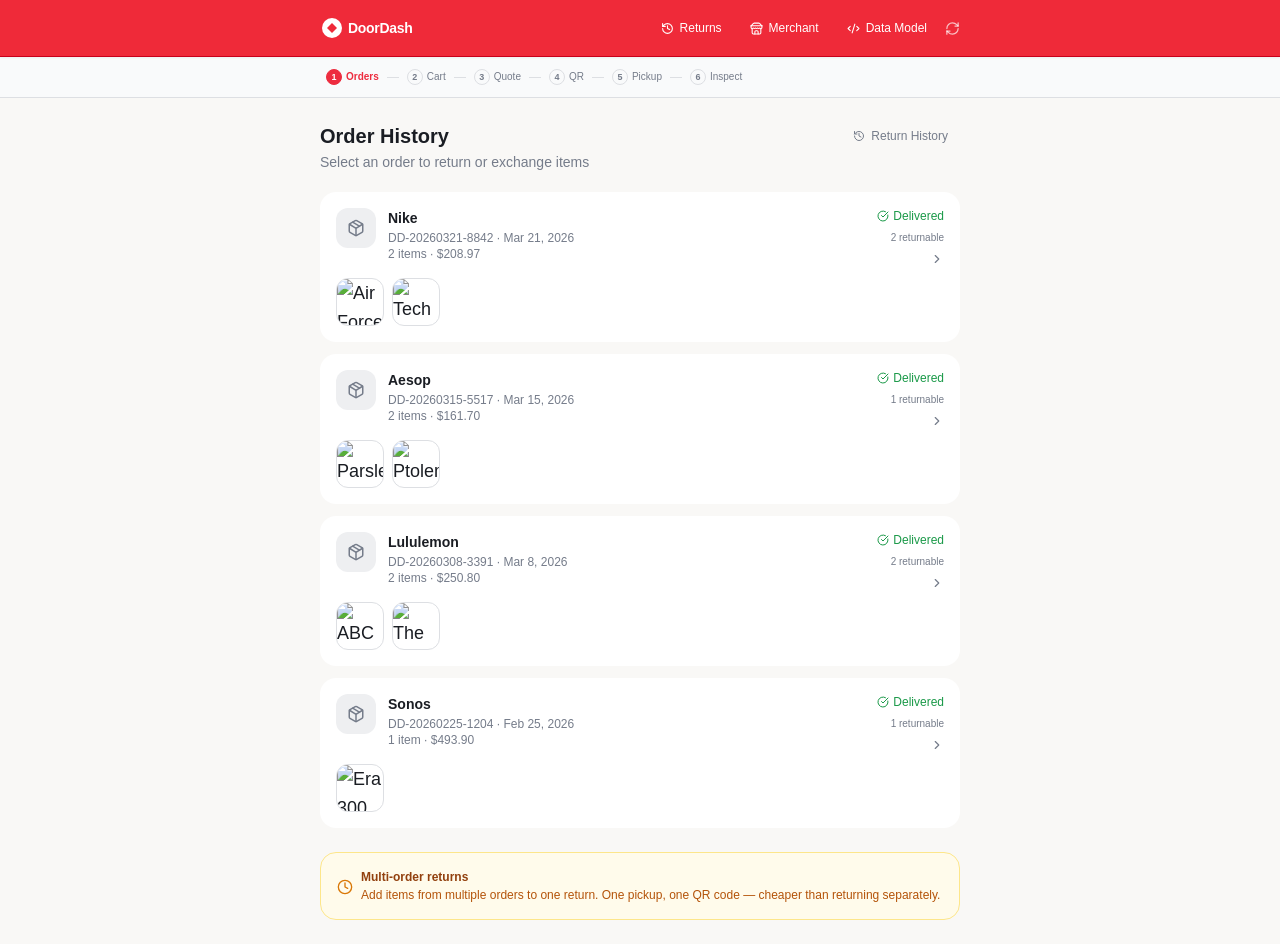
==== commit 0e302907: "Returns PoC v2: eligibility, variable fee, inspection, money movement, return history" ====
--- a/index.html
+++ b/index.html
@@ -7,8 +7,8 @@
     <meta name="description" content="DoorDash multi-order returns PoC demo — Pedregal Reverse Logistics Platform" />
     <link rel="preconnect" href="https://fonts.googleapis.com" />
     <link rel="preconnect" href="https://fonts.gstatic.com" crossorigin />
-    <script type="module" crossorigin src="./assets/index-CQQvti69.js"></script>
-    <link rel="stylesheet" crossorigin href="./assets/index-D9EwtQ8Y.css">
+    <script type="module" crossorigin src="./assets/index-B346TBPu.js"></script>
+    <link rel="stylesheet" crossorigin href="./assets/index-B0Cd2rs-.css">
   </head>
   <body>
     <div id="root"></div>
--- a/assets/index-B0Cd2rs-.css
+++ b/assets/index-B0Cd2rs-.css
@@ -0,0 +1 @@
+*,:before,:after{--tw-border-spacing-x: 0;--tw-border-spacing-y: 0;--tw-translate-x: 0;--tw-translate-y: 0;--tw-rotate: 0;--tw-skew-x: 0;--tw-skew-y: 0;--tw-scale-x: 1;--tw-scale-y: 1;--tw-pan-x: ;--tw-pan-y: ;--tw-pinch-zoom: ;--tw-scroll-snap-strictness: proximity;--tw-gradient-from-position: ;--tw-gradient-via-position: ;--tw-gradient-to-position: ;--tw-ordinal: ;--tw-slashed-zero: ;--tw-numeric-figure: ;--tw-numeric-spacing: ;--tw-numeric-fraction: ;--tw-ring-inset: ;--tw-ring-offset-width: 0px;--tw-ring-offset-color: #fff;--tw-ring-color: rgb(59 130 246 / .5);--tw-ring-offset-shadow: 0 0 #0000;--tw-ring-shadow: 0 0 #0000;--tw-shadow: 0 0 #0000;--tw-shadow-colored: 0 0 #0000;--tw-blur: ;--tw-brightness: ;--tw-contrast: ;--tw-grayscale: ;--tw-hue-rotate: ;--tw-invert: ;--tw-saturate: ;--tw-sepia: ;--tw-drop-shadow: ;--tw-backdrop-blur: ;--tw-backdrop-brightness: ;--tw-backdrop-contrast: ;--tw-backdrop-grayscale: ;--tw-backdrop-hue-rotate: ;--tw-backdrop-invert: ;--tw-backdrop-opacity: ;--tw-backdrop-saturate: ;--tw-backdrop-sepia: ;--tw-contain-size: ;--tw-contain-layout: ;--tw-contain-paint: ;--tw-contain-style: }::backdrop{--tw-border-spacing-x: 0;--tw-border-spacing-y: 0;--tw-translate-x: 0;--tw-translate-y: 0;--tw-rotate: 0;--tw-skew-x: 0;--tw-skew-y: 0;--tw-scale-x: 1;--tw-scale-y: 1;--tw-pan-x: ;--tw-pan-y: ;--tw-pinch-zoom: ;--tw-scroll-snap-strictness: proximity;--tw-gradient-from-position: ;--tw-gradient-via-position: ;--tw-gradient-to-position: ;--tw-ordinal: ;--tw-slashed-zero: ;--tw-numeric-figure: ;--tw-numeric-spacing: ;--tw-numeric-fraction: ;--tw-ring-inset: ;--tw-ring-offset-width: 0px;--tw-ring-offset-color: #fff;--tw-ring-color: rgb(59 130 246 / .5);--tw-ring-offset-shadow: 0 0 #0000;--tw-ring-shadow: 0 0 #0000;--tw-shadow: 0 0 #0000;--tw-shadow-colored: 0 0 #0000;--tw-blur: ;--tw-brightness: ;--tw-contrast: ;--tw-grayscale: ;--tw-hue-rotate: ;--tw-invert: ;--tw-saturate: ;--tw-sepia: ;--tw-drop-shadow: ;--tw-backdrop-blur: ;--tw-backdrop-brightness: ;--tw-backdrop-contrast: ;--tw-backdrop-grayscale: ;--tw-backdrop-hue-rotate: ;--tw-backdrop-invert: ;--tw-backdrop-opacity: ;--tw-backdrop-saturate: ;--tw-backdrop-sepia: ;--tw-contain-size: ;--tw-contain-layout: ;--tw-contain-paint: ;--tw-contain-style: }*,:before,:after{box-sizing:border-box;border-width:0;border-style:solid;border-color:#e5e7eb}:before,:after{--tw-content: ""}html,:host{line-height:1.5;-webkit-text-size-adjust:100%;-moz-tab-size:4;-o-tab-size:4;tab-size:4;font-family:DM Sans,-apple-system,BlinkMacSystemFont,sans-serif;font-feature-settings:normal;font-variation-settings:normal;-webkit-tap-highlight-color:transparent}body{margin:0;line-height:inherit}hr{height:0;color:inherit;border-top-width:1px}abbr:where([title]){-webkit-text-decoration:underline dotted;text-decoration:underline dotted}h1,h2,h3,h4,h5,h6{font-size:inherit;font-weight:inherit}a{color:inherit;text-decoration:inherit}b,strong{font-weight:bolder}code,kbd,samp,pre{font-family:ui-monospace,SFMono-Regular,Menlo,Monaco,Consolas,Liberation Mono,Courier New,monospace;font-feature-settings:normal;font-variation-settings:normal;font-size:1em}small{font-size:80%}sub,sup{font-size:75%;line-height:0;position:relative;vertical-align:baseline}sub{bottom:-.25em}sup{top:-.5em}table{text-indent:0;border-color:inherit;border-collapse:collapse}button,input,optgroup,select,textarea{font-family:inherit;font-feature-settings:inherit;font-variation-settings:inherit;font-size:100%;font-weight:inherit;line-height:inherit;letter-spacing:inherit;color:inherit;margin:0;padding:0}button,select{text-transform:none}button,input:where([type=button]),input:where([type=reset]),input:where([type=submit]){-webkit-appearance:button;background-color:transparent;background-image:none}:-moz-focusring{outline:auto}:-moz-ui-invalid{box-shadow:none}progress{vertical-align:baseline}::-webkit-inner-spin-button,::-webkit-outer-spin-button{height:auto}[type=search]{-webkit-appearance:textfield;outline-offset:-2px}::-webkit-search-decoration{-webkit-appearance:none}::-webkit-file-upload-button{-webkit-appearance:button;font:inherit}summary{display:list-item}blockquote,dl,dd,h1,h2,h3,h4,h5,h6,hr,figure,p,pre{margin:0}fieldset{margin:0;padding:0}legend{padding:0}ol,ul,menu{list-style:none;margin:0;padding:0}dialog{padding:0}textarea{resize:vertical}input::-moz-placeholder,textarea::-moz-placeholder{opacity:1;color:#9ca3af}input::placeholder,textarea::placeholder{opacity:1;color:#9ca3af}button,[role=button]{cursor:pointer}:disabled{cursor:default}img,svg,video,canvas,audio,iframe,embed,object{display:block;vertical-align:middle}img,video{max-width:100%;height:auto}[hidden]:where(:not([hidden=until-found])){display:none}.sr-only{position:absolute;width:1px;height:1px;padding:0;margin:-1px;overflow:hidden;clip:rect(0,0,0,0);white-space:nowrap;border-width:0}.pointer-events-none{pointer-events:none}.pointer-events-auto{pointer-events:auto}.visible{visibility:visible}.invisible{visibility:hidden}.fixed{position:fixed}.absolute{position:absolute}.relative{position:relative}.sticky{position:sticky}.inset-0{inset:0}.inset-x-0{left:0;right:0}.inset-y-0{top:0;bottom:0}.-bottom-12{bottom:-3rem}.-left-12{left:-3rem}.-right-1{right:-.25rem}.-right-12{right:-3rem}.-top-1{top:-.25rem}.-top-12{top:-3rem}.bottom-0{bottom:0}.left-0{left:0}.left-1{left:.25rem}.left-1\/2{left:50%}.left-2{left:.5rem}.left-\[50\%\]{left:50%}.right-0{right:0}.right-1{right:.25rem}.right-2{right:.5rem}.right-3{right:.75rem}.right-4{right:1rem}.top-0{top:0}.top-1\.5{top:.375rem}.top-1\/2{top:50%}.top-2{top:.5rem}.top-3\.5{top:.875rem}.top-4{top:1rem}.top-\[1px\]{top:1px}.top-\[50\%\]{top:50%}.top-\[60\%\]{top:60%}.top-full{top:100%}.z-10{z-index:10}.z-20{z-index:20}.z-40{z-index:40}.z-50{z-index:50}.z-\[100\]{z-index:100}.z-\[1\]{z-index:1}.-mx-1{margin-left:-.25rem;margin-right:-.25rem}.-mx-4{margin-left:-1rem;margin-right:-1rem}.mx-0\.5{margin-left:.125rem;margin-right:.125rem}.mx-2{margin-left:.5rem;margin-right:.5rem}.mx-3\.5{margin-left:.875rem;margin-right:.875rem}.mx-4{margin-left:1rem;margin-right:1rem}.mx-auto{margin-left:auto;margin-right:auto}.my-0\.5{margin-top:.125rem;margin-bottom:.125rem}.my-1{margin-top:.25rem;margin-bottom:.25rem}.my-3{margin-top:.75rem;margin-bottom:.75rem}.-ml-4{margin-left:-1rem}.-mt-2{margin-top:-.5rem}.-mt-4{margin-top:-1rem}.mb-1{margin-bottom:.25rem}.mb-1\.5{margin-bottom:.375rem}.mb-2{margin-bottom:.5rem}.mb-2\.5{margin-bottom:.625rem}.mb-3{margin-bottom:.75rem}.mb-4{margin-bottom:1rem}.mb-5{margin-bottom:1.25rem}.mb-6{margin-bottom:1.5rem}.ml-1{margin-left:.25rem}.ml-1\.5{margin-left:.375rem}.ml-2{margin-left:.5rem}.ml-auto{margin-left:auto}.mr-2{margin-right:.5rem}.mt-0\.5{margin-top:.125rem}.mt-1{margin-top:.25rem}.mt-1\.5{margin-top:.375rem}.mt-2{margin-top:.5rem}.mt-2\.5{margin-top:.625rem}.mt-24{margin-top:6rem}.mt-3{margin-top:.75rem}.mt-4{margin-top:1rem}.mt-5{margin-top:1.25rem}.mt-6{margin-top:1.5rem}.mt-auto{margin-top:auto}.block{display:block}.inline-block{display:inline-block}.inline{display:inline}.flex{display:flex}.inline-flex{display:inline-flex}.table{display:table}.grid{display:grid}.hidden{display:none}.aspect-square{aspect-ratio:1 / 1}.aspect-video{aspect-ratio:16 / 9}.size-4{width:1rem;height:1rem}.h-1\.5{height:.375rem}.h-10{height:2.5rem}.h-11{height:2.75rem}.h-12{height:3rem}.h-14{height:3.5rem}.h-16{height:4rem}.h-2{height:.5rem}.h-2\.5{height:.625rem}.h-3{height:.75rem}.h-3\.5{height:.875rem}.h-4{height:1rem}.h-5{height:1.25rem}.h-6{height:1.5rem}.h-7{height:1.75rem}.h-8{height:2rem}.h-9{height:2.25rem}.h-\[1px\]{height:1px}.h-\[var\(--radix-navigation-menu-viewport-height\)\]{height:var(--radix-navigation-menu-viewport-height)}.h-\[var\(--radix-select-trigger-height\)\]{height:var(--radix-select-trigger-height)}.h-auto{height:auto}.h-full{height:100%}.h-px{height:1px}.h-svh{height:100svh}.max-h-\[--radix-context-menu-content-available-height\]{max-height:var(--radix-context-menu-content-available-height)}.max-h-\[--radix-select-content-available-height\]{max-height:var(--radix-select-content-available-height)}.max-h-\[300px\]{max-height:300px}.max-h-\[var\(--radix-dropdown-menu-content-available-height\)\]{max-height:var(--radix-dropdown-menu-content-available-height)}.max-h-screen{max-height:100vh}.min-h-0{min-height:0px}.min-h-10{min-height:2.5rem}.min-h-8{min-height:2rem}.min-h-9{min-height:2.25rem}.min-h-\[80px\]{min-height:80px}.min-h-screen{min-height:100vh}.min-h-svh{min-height:100svh}.w-0{width:0px}.w-1{width:.25rem}.w-1\.5{width:.375rem}.w-10{width:2.5rem}.w-11{width:2.75rem}.w-12{width:3rem}.w-14{width:3.5rem}.w-16{width:4rem}.w-2{width:.5rem}.w-2\.5{width:.625rem}.w-24{width:6rem}.w-3{width:.75rem}.w-3\.5{width:.875rem}.w-3\/4{width:75%}.w-32{width:8rem}.w-4{width:1rem}.w-5{width:1.25rem}.w-64{width:16rem}.w-7{width:1.75rem}.w-72{width:18rem}.w-8{width:2rem}.w-9{width:2.25rem}.w-\[100px\]{width:100px}.w-\[1px\]{width:1px}.w-\[var\(--sidebar-width\)\]{width:var(--sidebar-width)}.w-auto{width:auto}.w-full{width:100%}.w-max{width:-moz-max-content;width:max-content}.w-px{width:1px}.min-w-0{min-width:0px}.min-w-10{min-width:2.5rem}.min-w-11{min-width:2.75rem}.min-w-5{min-width:1.25rem}.min-w-9{min-width:2.25rem}.min-w-\[12rem\]{min-width:12rem}.min-w-\[8rem\]{min-width:8rem}.min-w-\[var\(--radix-select-trigger-width\)\]{min-width:var(--radix-select-trigger-width)}.max-w-2xl{max-width:42rem}.max-w-\[140px\]{max-width:140px}.max-w-\[200px\]{max-width:200px}.max-w-\[440px\]{max-width:440px}.max-w-\[var\(--skeleton-width\)\]{max-width:var(--skeleton-width)}.max-w-lg{max-width:32rem}.max-w-max{max-width:-moz-max-content;max-width:max-content}.max-w-md{max-width:28rem}.flex-1{flex:1 1 0%}.shrink-0{flex-shrink:0}.grow{flex-grow:1}.grow-0{flex-grow:0}.basis-full{flex-basis:100%}.caption-bottom{caption-side:bottom}.border-collapse{border-collapse:collapse}.origin-\[--radix-context-menu-content-transform-origin\]{transform-origin:var(--radix-context-menu-content-transform-origin)}.origin-\[--radix-dropdown-menu-content-transform-origin\]{transform-origin:var(--radix-dropdown-menu-content-transform-origin)}.origin-\[--radix-hover-card-content-transform-origin\]{transform-origin:var(--radix-hover-card-content-transform-origin)}.origin-\[--radix-menubar-content-transform-origin\]{transform-origin:var(--radix-menubar-content-transform-origin)}.origin-\[--radix-popover-content-transform-origin\]{transform-origin:var(--radix-popover-content-transform-origin)}.origin-\[--radix-select-content-transform-origin\]{transform-origin:var(--radix-select-content-transform-origin)}.origin-\[--radix-tooltip-content-transform-origin\]{transform-origin:var(--radix-tooltip-content-transform-origin)}.-translate-x-1\/2{--tw-translate-x: -50%;transform:translate(var(--tw-translate-x),var(--tw-translate-y)) rotate(var(--tw-rotate)) skew(var(--tw-skew-x)) skewY(var(--tw-skew-y)) scaleX(var(--tw-scale-x)) scaleY(var(--tw-scale-y))}.-translate-x-px{--tw-translate-x: -1px;transform:translate(var(--tw-translate-x),var(--tw-translate-y)) rotate(var(--tw-rotate)) skew(var(--tw-skew-x)) skewY(var(--tw-skew-y)) scaleX(var(--tw-scale-x)) scaleY(var(--tw-scale-y))}.-translate-y-1\/2{--tw-translate-y: -50%;transform:translate(var(--tw-translate-x),var(--tw-translate-y)) rotate(var(--tw-rotate)) skew(var(--tw-skew-x)) skewY(var(--tw-skew-y)) scaleX(var(--tw-scale-x)) scaleY(var(--tw-scale-y))}.translate-x-\[-50\%\]{--tw-translate-x: -50%;transform:translate(var(--tw-translate-x),var(--tw-translate-y)) rotate(var(--tw-rotate)) skew(var(--tw-skew-x)) skewY(var(--tw-skew-y)) scaleX(var(--tw-scale-x)) scaleY(var(--tw-scale-y))}.translate-x-px{--tw-translate-x: 1px;transform:translate(var(--tw-translate-x),var(--tw-translate-y)) rotate(var(--tw-rotate)) skew(var(--tw-skew-x)) skewY(var(--tw-skew-y)) scaleX(var(--tw-scale-x)) scaleY(var(--tw-scale-y))}.translate-y-\[-50\%\]{--tw-translate-y: -50%;transform:translate(var(--tw-translate-x),var(--tw-translate-y)) rotate(var(--tw-rotate)) skew(var(--tw-skew-x)) skewY(var(--tw-skew-y)) scaleX(var(--tw-scale-x)) scaleY(var(--tw-scale-y))}.rotate-45{--tw-rotate: 45deg;transform:translate(var(--tw-translate-x),var(--tw-translate-y)) rotate(var(--tw-rotate)) skew(var(--tw-skew-x)) skewY(var(--tw-skew-y)) scaleX(var(--tw-scale-x)) scaleY(var(--tw-scale-y))}.rotate-90{--tw-rotate: 90deg;transform:translate(var(--tw-translate-x),var(--tw-translate-y)) rotate(var(--tw-rotate)) skew(var(--tw-skew-x)) skewY(var(--tw-skew-y)) scaleX(var(--tw-scale-x)) scaleY(var(--tw-scale-y))}.transform{transform:translate(var(--tw-translate-x),var(--tw-translate-y)) rotate(var(--tw-rotate)) skew(var(--tw-skew-x)) skewY(var(--tw-skew-y)) scaleX(var(--tw-scale-x)) scaleY(var(--tw-scale-y))}@keyframes pulse{50%{opacity:.5}}.animate-pulse{animation:pulse 2s cubic-bezier(.4,0,.6,1) infinite}.cursor-default{cursor:default}.cursor-not-allowed{cursor:not-allowed}.cursor-pointer{cursor:pointer}.touch-none{touch-action:none}.select-none{-webkit-user-select:none;-moz-user-select:none;user-select:none}.list-none{list-style-type:none}.grid-cols-1{grid-template-columns:repeat(1,minmax(0,1fr))}.flex-row{flex-direction:row}.flex-col{flex-direction:column}.flex-col-reverse{flex-direction:column-reverse}.flex-wrap{flex-wrap:wrap}.items-start{align-items:flex-start}.items-end{align-items:flex-end}.items-center{align-items:center}.items-stretch{align-items:stretch}.justify-center{justify-content:center}.justify-between{justify-content:space-between}.gap-0{gap:0px}.gap-1{gap:.25rem}.gap-1\.5{gap:.375rem}.gap-2{gap:.5rem}.gap-2\.5{gap:.625rem}.gap-3{gap:.75rem}.gap-4{gap:1rem}.space-x-1>:not([hidden])~:not([hidden]){--tw-space-x-reverse: 0;margin-right:calc(.25rem * var(--tw-space-x-reverse));margin-left:calc(.25rem * calc(1 - var(--tw-space-x-reverse)))}.space-x-4>:not([hidden])~:not([hidden]){--tw-space-x-reverse: 0;margin-right:calc(1rem * var(--tw-space-x-reverse));margin-left:calc(1rem * calc(1 - var(--tw-space-x-reverse)))}.space-y-0\.5>:not([hidden])~:not([hidden]){--tw-space-y-reverse: 0;margin-top:calc(.125rem * calc(1 - var(--tw-space-y-reverse)));margin-bottom:calc(.125rem * var(--tw-space-y-reverse))}.space-y-1>:not([hidden])~:not([hidden]){--tw-space-y-reverse: 0;margin-top:calc(.25rem * calc(1 - var(--tw-space-y-reverse)));margin-bottom:calc(.25rem * var(--tw-space-y-reverse))}.space-y-1\.5>:not([hidden])~:not([hidden]){--tw-space-y-reverse: 0;margin-top:calc(.375rem * calc(1 - var(--tw-space-y-reverse)));margin-bottom:calc(.375rem * var(--tw-space-y-reverse))}.space-y-2>:not([hidden])~:not([hidden]){--tw-space-y-reverse: 0;margin-top:calc(.5rem * calc(1 - var(--tw-space-y-reverse)));margin-bottom:calc(.5rem * var(--tw-space-y-reverse))}.space-y-2\.5>:not([hidden])~:not([hidden]){--tw-space-y-reverse: 0;margin-top:calc(.625rem * calc(1 - var(--tw-space-y-reverse)));margin-bottom:calc(.625rem * var(--tw-space-y-reverse))}.space-y-3>:not([hidden])~:not([hidden]){--tw-space-y-reverse: 0;margin-top:calc(.75rem * calc(1 - var(--tw-space-y-reverse)));margin-bottom:calc(.75rem * var(--tw-space-y-reverse))}.space-y-4>:not([hidden])~:not([hidden]){--tw-space-y-reverse: 0;margin-top:calc(1rem * calc(1 - var(--tw-space-y-reverse)));margin-bottom:calc(1rem * var(--tw-space-y-reverse))}.divide-y>:not([hidden])~:not([hidden]){--tw-divide-y-reverse: 0;border-top-width:calc(1px * calc(1 - var(--tw-divide-y-reverse)));border-bottom-width:calc(1px * var(--tw-divide-y-reverse))}.divide-border>:not([hidden])~:not([hidden]){border-color:hsl(var(--border))}.overflow-auto{overflow:auto}.overflow-hidden{overflow:hidden}.overflow-y-auto{overflow-y:auto}.overflow-x-hidden{overflow-x:hidden}.truncate{overflow:hidden;text-overflow:ellipsis;white-space:nowrap}.whitespace-nowrap{white-space:nowrap}.break-words{overflow-wrap:break-word}.break-all{word-break:break-all}.rounded{border-radius:.25rem}.rounded-2xl{border-radius:1rem}.rounded-\[2px\]{border-radius:2px}.rounded-\[inherit\]{border-radius:inherit}.rounded-full{border-radius:var(--radius-full)}.rounded-lg{border-radius:var(--radius-lg)}.rounded-md{border-radius:var(--radius-md)}.rounded-sm{border-radius:var(--radius-sm)}.rounded-xl{border-radius:var(--radius-xl)}.rounded-t-\[10px\]{border-top-left-radius:10px;border-top-right-radius:10px}.rounded-tl-sm{border-top-left-radius:var(--radius-sm)}.border{border-width:1px}.border-2{border-width:2px}.border-\[1\.5px\]{border-width:1.5px}.border-y{border-top-width:1px;border-bottom-width:1px}.border-b{border-bottom-width:1px}.border-l{border-left-width:1px}.border-r{border-right-width:1px}.border-t{border-top-width:1px}.border-dashed{border-style:dashed}.border-\[--color-border\]{border-color:var(--color-border)}.border-amber-100{--tw-border-opacity: 1;border-color:rgb(254 243 199 / var(--tw-border-opacity, 1))}.border-amber-200{--tw-border-opacity: 1;border-color:rgb(253 230 138 / var(--tw-border-opacity, 1))}.border-blue-200{--tw-border-opacity: 1;border-color:rgb(191 219 254 / var(--tw-border-opacity, 1))}.border-border{border-color:hsl(var(--border))}.border-border\/50{border-color:hsl(var(--border) / .5)}.border-cyan-200{--tw-border-opacity: 1;border-color:rgb(165 243 252 / var(--tw-border-opacity, 1))}.border-dd-red-dark{--tw-border-opacity: 1;border-color:rgb(200 0 26 / var(--tw-border-opacity, 1))}.border-destructive{border-color:hsl(var(--destructive))}.border-destructive\/30{border-color:hsl(var(--destructive) / .3)}.border-destructive\/40{border-color:hsl(var(--destructive) / .4)}.border-destructive\/50{border-color:hsl(var(--destructive) / .5)}.border-green-200{--tw-border-opacity: 1;border-color:rgb(187 247 208 / var(--tw-border-opacity, 1))}.border-indigo-200{--tw-border-opacity: 1;border-color:rgb(199 210 254 / var(--tw-border-opacity, 1))}.border-input{border-color:hsl(var(--input))}.border-muted-foreground{border-color:hsl(var(--muted-foreground))}.border-orange-200{--tw-border-opacity: 1;border-color:rgb(254 215 170 / var(--tw-border-opacity, 1))}.border-orange-300{--tw-border-opacity: 1;border-color:rgb(253 186 116 / var(--tw-border-opacity, 1))}.border-primary{border-color:hsl(var(--primary))}.border-primary\/20{border-color:hsl(var(--primary) / .2)}.border-primary\/30{border-color:hsl(var(--primary) / .3)}.border-purple-200{--tw-border-opacity: 1;border-color:rgb(233 213 255 / var(--tw-border-opacity, 1))}.border-rose-200{--tw-border-opacity: 1;border-color:rgb(254 205 211 / var(--tw-border-opacity, 1))}.border-success{border-color:hsl(var(--success))}.border-success\/30{border-color:hsl(var(--success) / .3)}.border-success\/40{border-color:hsl(var(--success) / .4)}.border-teal-200{--tw-border-opacity: 1;border-color:rgb(153 246 228 / var(--tw-border-opacity, 1))}.border-transparent{border-color:transparent}.border-white{--tw-border-opacity: 1;border-color:rgb(255 255 255 / var(--tw-border-opacity, 1))}.border-white\/40{border-color:#fff6}.border-yellow-200{--tw-border-opacity: 1;border-color:rgb(254 240 138 / var(--tw-border-opacity, 1))}.border-l-transparent{border-left-color:transparent}.border-t-transparent{border-top-color:transparent}.bg-\[--color-bg\]{background-color:var(--color-bg)}.bg-accent{background-color:hsl(var(--accent))}.bg-amber-100{--tw-bg-opacity: 1;background-color:rgb(254 243 199 / var(--tw-bg-opacity, 1))}.bg-amber-200{--tw-bg-opacity: 1;background-color:rgb(253 230 138 / var(--tw-bg-opacity, 1))}.bg-amber-50{--tw-bg-opacity: 1;background-color:rgb(255 251 235 / var(--tw-bg-opacity, 1))}.bg-amber-50\/50{background-color:#fffbeb80}.bg-amber-50\/60{background-color:#fffbeb99}.bg-background{background-color:hsl(var(--background))}.bg-black\/40{background-color:#0006}.bg-black\/80{background-color:#000c}.bg-blue-100{--tw-bg-opacity: 1;background-color:rgb(219 234 254 / var(--tw-bg-opacity, 1))}.bg-blue-50{--tw-bg-opacity: 1;background-color:rgb(239 246 255 / var(--tw-bg-opacity, 1))}.bg-border{background-color:hsl(var(--border))}.bg-card{background-color:hsl(var(--card))}.bg-cyan-50{--tw-bg-opacity: 1;background-color:rgb(236 254 255 / var(--tw-bg-opacity, 1))}.bg-dd-red{--tw-bg-opacity: 1;background-color:rgb(239 42 57 / var(--tw-bg-opacity, 1))}.bg-destructive{background-color:hsl(var(--destructive))}.bg-destructive\/10{background-color:hsl(var(--destructive) / .1)}.bg-destructive\/15{background-color:hsl(var(--destructive) / .15)}.bg-foreground{background-color:hsl(var(--foreground))}.bg-gray-50{--tw-bg-opacity: 1;background-color:rgb(249 250 251 / var(--tw-bg-opacity, 1))}.bg-green-100{--tw-bg-opacity: 1;background-color:rgb(220 252 231 / var(--tw-bg-opacity, 1))}.bg-green-50{--tw-bg-opacity: 1;background-color:rgb(240 253 244 / var(--tw-bg-opacity, 1))}.bg-indigo-50{--tw-bg-opacity: 1;background-color:rgb(238 242 255 / var(--tw-bg-opacity, 1))}.bg-indigo-600{--tw-bg-opacity: 1;background-color:rgb(79 70 229 / var(--tw-bg-opacity, 1))}.bg-muted{background-color:hsl(var(--muted))}.bg-muted\/30{background-color:hsl(var(--muted) / .3)}.bg-muted\/40{background-color:hsl(var(--muted) / .4)}.bg-muted\/50{background-color:hsl(var(--muted) / .5)}.bg-muted\/60{background-color:hsl(var(--muted) / .6)}.bg-orange-100{--tw-bg-opacity: 1;background-color:rgb(255 237 213 / var(--tw-bg-opacity, 1))}.bg-orange-50{--tw-bg-opacity: 1;background-color:rgb(255 247 237 / var(--tw-bg-opacity, 1))}.bg-popover{background-color:hsl(var(--popover))}.bg-primary{background-color:hsl(var(--primary))}.bg-primary\/10{background-color:hsl(var(--primary) / .1)}.bg-primary\/15{background-color:hsl(var(--primary) / .15)}.bg-primary\/5{background-color:hsl(var(--primary) / .05)}.bg-purple-50{--tw-bg-opacity: 1;background-color:rgb(250 245 255 / var(--tw-bg-opacity, 1))}.bg-red-100{--tw-bg-opacity: 1;background-color:rgb(254 226 226 / var(--tw-bg-opacity, 1))}.bg-rose-50{--tw-bg-opacity: 1;background-color:rgb(255 241 242 / var(--tw-bg-opacity, 1))}.bg-secondary{background-color:hsl(var(--secondary))}.bg-success{background-color:hsl(var(--success))}.bg-success\/10{background-color:hsl(var(--success) / .1)}.bg-success\/15{background-color:hsl(var(--success) / .15)}.bg-success\/5{background-color:hsl(var(--success) / .05)}.bg-surface{background-color:hsl(var(--surface))}.bg-teal-50{--tw-bg-opacity: 1;background-color:rgb(240 253 250 / var(--tw-bg-opacity, 1))}.bg-transparent{background-color:transparent}.bg-white{--tw-bg-opacity: 1;background-color:rgb(255 255 255 / var(--tw-bg-opacity, 1))}.bg-white\/20{background-color:#fff3}.bg-yellow-100{--tw-bg-opacity: 1;background-color:rgb(254 249 195 / var(--tw-bg-opacity, 1))}.bg-yellow-50{--tw-bg-opacity: 1;background-color:rgb(254 252 232 / var(--tw-bg-opacity, 1))}.fill-current{fill:currentColor}.object-cover{-o-object-fit:cover;object-fit:cover}.p-0{padding:0}.p-0\.5{padding:.125rem}.p-1{padding:.25rem}.p-2{padding:.5rem}.p-2\.5{padding:.625rem}.p-3{padding:.75rem}.p-4{padding:1rem}.p-5{padding:1.25rem}.p-6{padding:1.5rem}.p-\[1px\]{padding:1px}.px-1{padding-left:.25rem;padding-right:.25rem}.px-1\.5{padding-left:.375rem;padding-right:.375rem}.px-2{padding-left:.5rem;padding-right:.5rem}.px-2\.5{padding-left:.625rem;padding-right:.625rem}.px-3{padding-left:.75rem;padding-right:.75rem}.px-4{padding-left:1rem;padding-right:1rem}.px-5{padding-left:1.25rem;padding-right:1.25rem}.px-6{padding-left:1.5rem;padding-right:1.5rem}.px-8{padding-left:2rem;padding-right:2rem}.py-0\.5{padding-top:.125rem;padding-bottom:.125rem}.py-1{padding-top:.25rem;padding-bottom:.25rem}.py-1\.5{padding-top:.375rem;padding-bottom:.375rem}.py-12{padding-top:3rem;padding-bottom:3rem}.py-16{padding-top:4rem;padding-bottom:4rem}.py-2{padding-top:.5rem;padding-bottom:.5rem}.py-2\.5{padding-top:.625rem;padding-bottom:.625rem}.py-3{padding-top:.75rem;padding-bottom:.75rem}.py-3\.5{padding-top:.875rem;padding-bottom:.875rem}.py-4{padding-top:1rem;padding-bottom:1rem}.py-6{padding-top:1.5rem;padding-bottom:1.5rem}.pb-3{padding-bottom:.75rem}.pb-4{padding-bottom:1rem}.pl-2\.5{padding-left:.625rem}.pl-4{padding-left:1rem}.pl-8{padding-left:2rem}.pr-2{padding-right:.5rem}.pr-2\.5{padding-right:.625rem}.pr-8{padding-right:2rem}.pt-0{padding-top:0}.pt-0\.5{padding-top:.125rem}.pt-1{padding-top:.25rem}.pt-1\.5{padding-top:.375rem}.pt-2{padding-top:.5rem}.pt-2\.5{padding-top:.625rem}.pt-3{padding-top:.75rem}.pt-4{padding-top:1rem}.pt-6{padding-top:1.5rem}.text-left{text-align:left}.text-center{text-align:center}.text-right{text-align:right}.align-middle{vertical-align:middle}.font-mono{font-family:ui-monospace,SFMono-Regular,Menlo,Monaco,Consolas,Liberation Mono,Courier New,monospace}.text-2xl{font-size:1.5rem;line-height:2rem}.text-\[0\.8rem\]{font-size:.8rem}.text-\[10px\]{font-size:10px}.text-\[9px\]{font-size:9px}.text-base{font-size:1rem;line-height:1.5rem}.text-lg{font-size:1.125rem;line-height:1.75rem}.text-sm{font-size:.875rem;line-height:1.25rem}.text-xl{font-size:1.25rem;line-height:1.75rem}.text-xs{font-size:.75rem;line-height:1rem}.font-bold{font-weight:700}.font-medium{font-weight:500}.font-normal{font-weight:400}.font-semibold{font-weight:600}.uppercase{text-transform:uppercase}.italic{font-style:italic}.tabular-nums{--tw-numeric-spacing: tabular-nums;font-variant-numeric:var(--tw-ordinal) var(--tw-slashed-zero) var(--tw-numeric-figure) var(--tw-numeric-spacing) var(--tw-numeric-fraction)}.leading-none{line-height:1}.leading-relaxed{line-height:1.625}.leading-tight{line-height:1.25}.tracking-tight{letter-spacing:-.025em}.tracking-wide{letter-spacing:.025em}.tracking-wider{letter-spacing:.05em}.tracking-widest{letter-spacing:.1em}.text-accent-foreground{color:hsl(var(--accent-foreground))}.text-amber-600{--tw-text-opacity: 1;color:rgb(217 119 6 / var(--tw-text-opacity, 1))}.text-amber-700{--tw-text-opacity: 1;color:rgb(180 83 9 / var(--tw-text-opacity, 1))}.text-amber-800{--tw-text-opacity: 1;color:rgb(146 64 14 / var(--tw-text-opacity, 1))}.text-blue-600{--tw-text-opacity: 1;color:rgb(37 99 235 / var(--tw-text-opacity, 1))}.text-blue-700{--tw-text-opacity: 1;color:rgb(29 78 216 / var(--tw-text-opacity, 1))}.text-blue-800{--tw-text-opacity: 1;color:rgb(30 64 175 / var(--tw-text-opacity, 1))}.text-card-foreground{color:hsl(var(--card-foreground))}.text-current{color:currentColor}.text-cyan-700{--tw-text-opacity: 1;color:rgb(14 116 144 / var(--tw-text-opacity, 1))}.text-dd-red{--tw-text-opacity: 1;color:rgb(239 42 57 / var(--tw-text-opacity, 1))}.text-destructive{color:hsl(var(--destructive))}.text-destructive-foreground{color:hsl(var(--destructive-foreground))}.text-foreground{color:hsl(var(--foreground))}.text-foreground\/50{color:hsl(var(--foreground) / .5)}.text-gray-600{--tw-text-opacity: 1;color:rgb(75 85 99 / var(--tw-text-opacity, 1))}.text-gray-900{--tw-text-opacity: 1;color:rgb(17 24 39 / var(--tw-text-opacity, 1))}.text-green-700{--tw-text-opacity: 1;color:rgb(21 128 61 / var(--tw-text-opacity, 1))}.text-indigo-700{--tw-text-opacity: 1;color:rgb(67 56 202 / var(--tw-text-opacity, 1))}.text-muted-foreground{color:hsl(var(--muted-foreground))}.text-muted-foreground\/60{color:hsl(var(--muted-foreground) / .6)}.text-muted-foreground\/70{color:hsl(var(--muted-foreground) / .7)}.text-orange-600{--tw-text-opacity: 1;color:rgb(234 88 12 / var(--tw-text-opacity, 1))}.text-orange-700{--tw-text-opacity: 1;color:rgb(194 65 12 / var(--tw-text-opacity, 1))}.text-popover-foreground{color:hsl(var(--popover-foreground))}.text-primary{color:hsl(var(--primary))}.text-primary-foreground{color:hsl(var(--primary-foreground))}.text-purple-600{--tw-text-opacity: 1;color:rgb(147 51 234 / var(--tw-text-opacity, 1))}.text-purple-700{--tw-text-opacity: 1;color:rgb(126 34 206 / var(--tw-text-opacity, 1))}.text-red-500{--tw-text-opacity: 1;color:rgb(239 68 68 / var(--tw-text-opacity, 1))}.text-red-600{--tw-text-opacity: 1;color:rgb(220 38 38 / var(--tw-text-opacity, 1))}.text-rose-700{--tw-text-opacity: 1;color:rgb(190 18 60 / var(--tw-text-opacity, 1))}.text-secondary-foreground{color:hsl(var(--secondary-foreground))}.text-success{color:hsl(var(--success))}.text-teal-700{--tw-text-opacity: 1;color:rgb(15 118 110 / var(--tw-text-opacity, 1))}.text-white{--tw-text-opacity: 1;color:rgb(255 255 255 / var(--tw-text-opacity, 1))}.text-white\/70{color:#ffffffb3}.text-white\/80{color:#fffc}.text-yellow-700{--tw-text-opacity: 1;color:rgb(161 98 7 / var(--tw-text-opacity, 1))}.opacity-0{opacity:0}.opacity-50{opacity:.5}.opacity-60{opacity:.6}.opacity-70{opacity:.7}.opacity-90{opacity:.9}.shadow-\[0_0_0_1px_hsl\(var\(--sidebar-border\)\)\]{--tw-shadow: 0 0 0 1px hsl(var(--sidebar-border));--tw-shadow-colored: 0 0 0 1px var(--tw-shadow-color);box-shadow:var(--tw-ring-offset-shadow, 0 0 #0000),var(--tw-ring-shadow, 0 0 #0000),var(--tw-shadow)}.shadow-lg{--tw-shadow: 0 10px 15px -3px rgb(0 0 0 / .1), 0 4px 6px -4px rgb(0 0 0 / .1);--tw-shadow-colored: 0 10px 15px -3px var(--tw-shadow-color), 0 4px 6px -4px var(--tw-shadow-color);box-shadow:var(--tw-ring-offset-shadow, 0 0 #0000),var(--tw-ring-shadow, 0 0 #0000),var(--tw-shadow)}.shadow-md{--tw-shadow: 0 4px 6px -1px rgb(0 0 0 / .1), 0 2px 4px -2px rgb(0 0 0 / .1);--tw-shadow-colored: 0 4px 6px -1px var(--tw-shadow-color), 0 2px 4px -2px var(--tw-shadow-color);box-shadow:var(--tw-ring-offset-shadow, 0 0 #0000),var(--tw-ring-shadow, 0 0 #0000),var(--tw-shadow)}.shadow-none{--tw-shadow: 0 0 #0000;--tw-shadow-colored: 0 0 #0000;box-shadow:var(--tw-ring-offset-shadow, 0 0 #0000),var(--tw-ring-shadow, 0 0 #0000),var(--tw-shadow)}.shadow-sm{--tw-shadow: 0 1px 2px 0 rgb(0 0 0 / .05);--tw-shadow-colored: 0 1px 2px 0 var(--tw-shadow-color);box-shadow:var(--tw-ring-offset-shadow, 0 0 #0000),var(--tw-ring-shadow, 0 0 #0000),var(--tw-shadow)}.shadow-xl{--tw-shadow: 0 20px 25px -5px rgb(0 0 0 / .1), 0 8px 10px -6px rgb(0 0 0 / .1);--tw-shadow-colored: 0 20px 25px -5px var(--tw-shadow-color), 0 8px 10px -6px var(--tw-shadow-color);box-shadow:var(--tw-ring-offset-shadow, 0 0 #0000),var(--tw-ring-shadow, 0 0 #0000),var(--tw-shadow)}.outline-none{outline:2px solid transparent;outline-offset:2px}.outline{outline-style:solid}.outline-2{outline-width:2px}.outline-offset-2{outline-offset:2px}.outline-transparent{outline-color:transparent}.ring-0{--tw-ring-offset-shadow: var(--tw-ring-inset) 0 0 0 var(--tw-ring-offset-width) var(--tw-ring-offset-color);--tw-ring-shadow: var(--tw-ring-inset) 0 0 0 calc(0px + var(--tw-ring-offset-width)) var(--tw-ring-color);box-shadow:var(--tw-ring-offset-shadow),var(--tw-ring-shadow),var(--tw-shadow, 0 0 #0000)}.ring-2{--tw-ring-offset-shadow: var(--tw-ring-inset) 0 0 0 var(--tw-ring-offset-width) var(--tw-ring-offset-color);--tw-ring-shadow: var(--tw-ring-inset) 0 0 0 calc(2px + var(--tw-ring-offset-width)) var(--tw-ring-color);box-shadow:var(--tw-ring-offset-shadow),var(--tw-ring-shadow),var(--tw-shadow, 0 0 #0000)}.ring-ring{--tw-ring-color: hsl(var(--ring))}.ring-offset-background{--tw-ring-offset-color: hsl(var(--background))}.filter{filter:var(--tw-blur) var(--tw-brightness) var(--tw-contrast) var(--tw-grayscale) var(--tw-hue-rotate) var(--tw-invert) var(--tw-saturate) var(--tw-sepia) var(--tw-drop-shadow)}.backdrop-blur-sm{--tw-backdrop-blur: blur(4px);-webkit-backdrop-filter:var(--tw-backdrop-blur) var(--tw-backdrop-brightness) var(--tw-backdrop-contrast) var(--tw-backdrop-grayscale) var(--tw-backdrop-hue-rotate) var(--tw-backdrop-invert) var(--tw-backdrop-opacity) var(--tw-backdrop-saturate) var(--tw-backdrop-sepia);backdrop-filter:var(--tw-backdrop-blur) var(--tw-backdrop-brightness) var(--tw-backdrop-contrast) var(--tw-backdrop-grayscale) var(--tw-backdrop-hue-rotate) var(--tw-backdrop-invert) var(--tw-backdrop-opacity) var(--tw-backdrop-saturate) var(--tw-backdrop-sepia)}.transition{transition-property:color,background-color,border-color,text-decoration-color,fill,stroke,opacity,box-shadow,transform,filter,backdrop-filter;transition-timing-function:cubic-bezier(.4,0,.2,1);transition-duration:.15s}.transition-\[left\,right\,width\]{transition-property:left,right,width;transition-timing-function:cubic-bezier(.4,0,.2,1);transition-duration:.15s}.transition-\[margin\,opacity\]{transition-property:margin,opacity;transition-timing-function:cubic-bezier(.4,0,.2,1);transition-duration:.15s}.transition-\[width\,height\,padding\]{transition-property:width,height,padding;transition-timing-function:cubic-bezier(.4,0,.2,1);transition-duration:.15s}.transition-\[width\]{transition-property:width;transition-timing-function:cubic-bezier(.4,0,.2,1);transition-duration:.15s}.transition-all{transition-property:all;transition-timing-function:cubic-bezier(.4,0,.2,1);transition-duration:.15s}.transition-colors{transition-property:color,background-color,border-color,text-decoration-color,fill,stroke;transition-timing-function:cubic-bezier(.4,0,.2,1);transition-duration:.15s}.transition-opacity{transition-property:opacity;transition-timing-function:cubic-bezier(.4,0,.2,1);transition-duration:.15s}.transition-transform{transition-property:transform;transition-timing-function:cubic-bezier(.4,0,.2,1);transition-duration:.15s}.duration-1000{transition-duration:1s}.duration-200{transition-duration:.2s}.ease-in-out{transition-timing-function:cubic-bezier(.4,0,.2,1)}.ease-linear{transition-timing-function:linear}@keyframes enter{0%{opacity:var(--tw-enter-opacity, 1);transform:translate3d(var(--tw-enter-translate-x, 0),var(--tw-enter-translate-y, 0),0) scale3d(var(--tw-enter-scale, 1),var(--tw-enter-scale, 1),var(--tw-enter-scale, 1)) rotate(var(--tw-enter-rotate, 0))}}@keyframes exit{to{opacity:var(--tw-exit-opacity, 1);transform:translate3d(var(--tw-exit-translate-x, 0),var(--tw-exit-translate-y, 0),0) scale3d(var(--tw-exit-scale, 1),var(--tw-exit-scale, 1),var(--tw-exit-scale, 1)) rotate(var(--tw-exit-rotate, 0))}}.animate-in{animation-name:enter;animation-duration:.15s;--tw-enter-opacity: initial;--tw-enter-scale: initial;--tw-enter-rotate: initial;--tw-enter-translate-x: initial;--tw-enter-translate-y: initial}.fade-in-0{--tw-enter-opacity: 0}.fade-in-80{--tw-enter-opacity: .8}.zoom-in-95{--tw-enter-scale: .95}.duration-1000{animation-duration:1s}.duration-200{animation-duration:.2s}.ease-in-out{animation-timing-function:cubic-bezier(.4,0,.2,1)}.ease-linear{animation-timing-function:linear}.\[border-color\:var\(--badge-outline\)\]{border-color:var(--badge-outline)}.\[border-color\:var\(--button-outline\)\]{border-color:var(--button-outline)}:root{--font-body: "DM Sans", -apple-system, BlinkMacSystemFont, sans-serif;--dd-red: #EF2A39;--dd-red-dark: #C8001A;--text-xs: clamp(.75rem, .7rem + .25vw, .875rem);--text-sm: clamp(.875rem, .8rem + .35vw, 1rem);--text-base: clamp(1rem, .95rem + .25vw, 1.125rem);--text-lg: clamp(1.125rem, 1rem + .75vw, 1.5rem);--text-xl: clamp(1.375rem, 1.2rem + .5vw, 1.5rem);--radius: .75rem;--radius-sm: .375rem;--radius-md: .5rem;--radius-lg: .75rem;--radius-xl: 1rem;--radius-full: 9999px;--ease-out: cubic-bezier(.16, 1, .3, 1)}:root,[data-theme=light]{--background: 45 20% 97%;--foreground: 220 15% 12%;--card: 0 0% 100%;--card-foreground: 220 15% 12%;--popover: 0 0% 100%;--popover-foreground: 220 15% 12%;--primary: 354 84% 55%;--primary-foreground: 0 0% 100%;--secondary: 220 14% 96%;--secondary-foreground: 220 15% 20%;--muted: 220 10% 94%;--muted-foreground: 220 8% 50%;--accent: 220 10% 94%;--accent-foreground: 220 15% 20%;--destructive: 0 72% 51%;--destructive-foreground: 0 0% 100%;--border: 220 10% 88%;--input: 220 10% 88%;--ring: 354 84% 55%;--surface: 220 14% 98%;--success: 142 71% 35%;--success-foreground: 0 0% 100%}.dark,[data-theme=dark]{--background: 220 15% 9%;--foreground: 220 10% 90%;--card: 220 12% 12%;--card-foreground: 220 10% 90%;--popover: 220 12% 12%;--popover-foreground: 220 10% 90%;--primary: 354 84% 60%;--primary-foreground: 0 0% 100%;--secondary: 220 12% 16%;--secondary-foreground: 220 10% 80%;--muted: 220 12% 16%;--muted-foreground: 220 8% 55%;--accent: 220 12% 16%;--accent-foreground: 220 10% 80%;--destructive: 0 60% 55%;--destructive-foreground: 0 0% 100%;--border: 220 10% 20%;--input: 220 10% 20%;--ring: 354 84% 60%;--surface: 220 12% 11%;--success: 142 60% 45%;--success-foreground: 0 0% 100%}@media(prefers-color-scheme:dark){:root:not([data-theme]){--background: 220 15% 9%;--foreground: 220 10% 90%;--card: 220 12% 12%;--card-foreground: 220 10% 90%;--popover: 220 12% 12%;--popover-foreground: 220 10% 90%;--primary: 354 84% 60%;--primary-foreground: 0 0% 100%;--secondary: 220 12% 16%;--secondary-foreground: 220 10% 80%;--muted: 220 12% 16%;--muted-foreground: 220 8% 55%;--accent: 220 12% 16%;--accent-foreground: 220 10% 80%;--destructive: 0 60% 55%;--destructive-foreground: 0 0% 100%;--border: 220 10% 20%;--input: 220 10% 20%;--ring: 354 84% 60%;--surface: 220 12% 11%;--success: 142 60% 45%;--success-foreground: 0 0% 100%}}*,*:before,*:after{box-sizing:border-box;margin:0;padding:0}html{-webkit-font-smoothing:antialiased;-moz-osx-font-smoothing:grayscale;text-rendering:optimizeLegibility;scroll-behavior:smooth}body{min-height:100dvh;line-height:1.6;font-family:var(--font-body);font-size:var(--text-base);background-color:hsl(var(--background));color:hsl(var(--foreground))}img,picture,video,canvas,svg{display:block;max-width:100%;height:auto}input,button,textarea,select{font:inherit;color:inherit}h1,h2,h3,h4,h5,h6{text-wrap:balance;line-height:1.15}a,button,[role=button]{transition:color .18s var(--ease-out),background .18s var(--ease-out),border-color .18s var(--ease-out),box-shadow .18s var(--ease-out),opacity .18s var(--ease-out)}button{cursor:pointer;background:none;border:none}:focus-visible{outline:2px solid hsl(var(--ring));outline-offset:2px;border-radius:var(--radius-sm)}@media(prefers-reduced-motion:reduce){*,*:before,*:after{animation-duration:.01ms!important;transition-duration:.01ms!important}}.file\:border-0::file-selector-button{border-width:0px}.file\:bg-transparent::file-selector-button{background-color:transparent}.file\:text-sm::file-selector-button{font-size:.875rem;line-height:1.25rem}.file\:font-medium::file-selector-button{font-weight:500}.file\:text-foreground::file-selector-button{color:hsl(var(--foreground))}.placeholder\:text-muted-foreground::-moz-placeholder{color:hsl(var(--muted-foreground))}.placeholder\:text-muted-foreground::placeholder{color:hsl(var(--muted-foreground))}.after\:pointer-events-none:after{content:var(--tw-content);pointer-events:none}.after\:absolute:after{content:var(--tw-content);position:absolute}.after\:-inset-2:after{content:var(--tw-content);inset:-.5rem}.after\:inset-0:after{content:var(--tw-content);inset:0}.after\:inset-y-0:after{content:var(--tw-content);top:0;bottom:0}.after\:left-1\/2:after{content:var(--tw-content);left:50%}.after\:block:after{content:var(--tw-content);display:block}.after\:w-1:after{content:var(--tw-content);width:.25rem}.after\:w-\[2px\]:after{content:var(--tw-content);width:2px}.after\:-translate-x-1\/2:after{content:var(--tw-content);--tw-translate-x: -50%;transform:translate(var(--tw-translate-x),var(--tw-translate-y)) rotate(var(--tw-rotate)) skew(var(--tw-skew-x)) skewY(var(--tw-skew-y)) scaleX(var(--tw-scale-x)) scaleY(var(--tw-scale-y))}.after\:rounded-full:after{content:var(--tw-content);border-radius:var(--radius-full)}.after\:border:after{content:var(--tw-content);border-width:1px}.after\:border-black\/10:after{content:var(--tw-content);border-color:#0000001a}.after\:content-\[\'\'\]:after{--tw-content: "";content:var(--tw-content)}.first\:rounded-l-md:first-child{border-top-left-radius:var(--radius-md);border-bottom-left-radius:var(--radius-md)}.first\:border-l:first-child{border-left-width:1px}.last\:rounded-r-md:last-child{border-top-right-radius:var(--radius-md);border-bottom-right-radius:var(--radius-md)}.last\:border-0:last-child{border-width:0px}.focus-within\:relative:focus-within{position:relative}.focus-within\:z-20:focus-within{z-index:20}.hover\:border-destructive\/50:hover{border-color:hsl(var(--destructive) / .5)}.hover\:border-primary\/40:hover{border-color:hsl(var(--primary) / .4)}.hover\:border-success\/50:hover{border-color:hsl(var(--success) / .5)}.hover\:border-white\/70:hover{border-color:#ffffffb3}.hover\:bg-accent:hover{background-color:hsl(var(--accent))}.hover\:bg-destructive\/90:hover{background-color:hsl(var(--destructive) / .9)}.hover\:bg-muted:hover{background-color:hsl(var(--muted))}.hover\:bg-muted\/50:hover{background-color:hsl(var(--muted) / .5)}.hover\:bg-primary:hover{background-color:hsl(var(--primary))}.hover\:bg-primary\/90:hover{background-color:hsl(var(--primary) / .9)}.hover\:bg-secondary:hover{background-color:hsl(var(--secondary))}.hover\:bg-success\/90:hover{background-color:hsl(var(--success) / .9)}.hover\:bg-white\/30:hover{background-color:#ffffff4d}.hover\:text-accent-foreground:hover{color:hsl(var(--accent-foreground))}.hover\:text-destructive:hover{color:hsl(var(--destructive))}.hover\:text-foreground:hover{color:hsl(var(--foreground))}.hover\:text-muted-foreground:hover{color:hsl(var(--muted-foreground))}.hover\:text-primary:hover{color:hsl(var(--primary))}.hover\:text-primary-foreground:hover{color:hsl(var(--primary-foreground))}.hover\:text-success:hover{color:hsl(var(--success))}.hover\:text-white:hover{--tw-text-opacity: 1;color:rgb(255 255 255 / var(--tw-text-opacity, 1))}.hover\:underline:hover{text-decoration-line:underline}.hover\:opacity-100:hover{opacity:1}.hover\:shadow-\[0_0_0_1px_hsl\(var\(--sidebar-accent\)\)\]:hover{--tw-shadow: 0 0 0 1px hsl(var(--sidebar-accent));--tw-shadow-colored: 0 0 0 1px var(--tw-shadow-color);box-shadow:var(--tw-ring-offset-shadow, 0 0 #0000),var(--tw-ring-shadow, 0 0 #0000),var(--tw-shadow)}.hover\:shadow-sm:hover{--tw-shadow: 0 1px 2px 0 rgb(0 0 0 / .05);--tw-shadow-colored: 0 1px 2px 0 var(--tw-shadow-color);box-shadow:var(--tw-ring-offset-shadow, 0 0 #0000),var(--tw-ring-shadow, 0 0 #0000),var(--tw-shadow)}.focus\:bg-accent:focus{background-color:hsl(var(--accent))}.focus\:bg-primary:focus{background-color:hsl(var(--primary))}.focus\:text-accent-foreground:focus{color:hsl(var(--accent-foreground))}.focus\:text-primary-foreground:focus{color:hsl(var(--primary-foreground))}.focus\:opacity-100:focus{opacity:1}.focus\:outline-none:focus{outline:2px solid transparent;outline-offset:2px}.focus\:ring-1:focus{--tw-ring-offset-shadow: var(--tw-ring-inset) 0 0 0 var(--tw-ring-offset-width) var(--tw-ring-offset-color);--tw-ring-shadow: var(--tw-ring-inset) 0 0 0 calc(1px + var(--tw-ring-offset-width)) var(--tw-ring-color);box-shadow:var(--tw-ring-offset-shadow),var(--tw-ring-shadow),var(--tw-shadow, 0 0 #0000)}.focus\:ring-2:focus{--tw-ring-offset-shadow: var(--tw-ring-inset) 0 0 0 var(--tw-ring-offset-width) var(--tw-ring-offset-color);--tw-ring-shadow: var(--tw-ring-inset) 0 0 0 calc(2px + var(--tw-ring-offset-width)) var(--tw-ring-color);box-shadow:var(--tw-ring-offset-shadow),var(--tw-ring-shadow),var(--tw-shadow, 0 0 #0000)}.focus\:ring-primary:focus{--tw-ring-color: hsl(var(--primary))}.focus\:ring-ring:focus{--tw-ring-color: hsl(var(--ring))}.focus\:ring-offset-2:focus{--tw-ring-offset-width: 2px}.focus-visible\:outline-none:focus-visible{outline:2px solid transparent;outline-offset:2px}.focus-visible\:ring-1:focus-visible{--tw-ring-offset-shadow: var(--tw-ring-inset) 0 0 0 var(--tw-ring-offset-width) var(--tw-ring-offset-color);--tw-ring-shadow: var(--tw-ring-inset) 0 0 0 calc(1px + var(--tw-ring-offset-width)) var(--tw-ring-color);box-shadow:var(--tw-ring-offset-shadow),var(--tw-ring-shadow),var(--tw-shadow, 0 0 #0000)}.focus-visible\:ring-2:focus-visible{--tw-ring-offset-shadow: var(--tw-ring-inset) 0 0 0 var(--tw-ring-offset-width) var(--tw-ring-offset-color);--tw-ring-shadow: var(--tw-ring-inset) 0 0 0 calc(2px + var(--tw-ring-offset-width)) var(--tw-ring-color);box-shadow:var(--tw-ring-offset-shadow),var(--tw-ring-shadow),var(--tw-shadow, 0 0 #0000)}.focus-visible\:ring-ring:focus-visible{--tw-ring-color: hsl(var(--ring))}.focus-visible\:ring-offset-1:focus-visible{--tw-ring-offset-width: 1px}.focus-visible\:ring-offset-2:focus-visible{--tw-ring-offset-width: 2px}.focus-visible\:ring-offset-background:focus-visible{--tw-ring-offset-color: hsl(var(--background))}.active\:shadow-none:active{--tw-shadow: 0 0 #0000;--tw-shadow-colored: 0 0 #0000;box-shadow:var(--tw-ring-offset-shadow, 0 0 #0000),var(--tw-ring-shadow, 0 0 #0000),var(--tw-shadow)}.disabled\:pointer-events-none:disabled{pointer-events:none}.disabled\:cursor-not-allowed:disabled{cursor:not-allowed}.disabled\:opacity-50:disabled{opacity:.5}.group\/menu-item:focus-within .group-focus-within\/menu-item\:opacity-100{opacity:1}.group\/menu-item:hover .group-hover\/menu-item\:opacity-100,.group:hover .group-hover\:opacity-100{opacity:1}.group.destructive .group-\[\.destructive\]\:border-muted\/40{border-color:hsl(var(--muted) / .4)}.group.destructive .group-\[\.destructive\]\:text-red-300{--tw-text-opacity: 1;color:rgb(252 165 165 / var(--tw-text-opacity, 1))}.group.destructive .group-\[\.destructive\]\:hover\:border-destructive\/30:hover{border-color:hsl(var(--destructive) / .3)}.group.destructive .group-\[\.destructive\]\:hover\:bg-destructive:hover{background-color:hsl(var(--destructive))}.group.destructive .group-\[\.destructive\]\:hover\:text-destructive-foreground:hover{color:hsl(var(--destructive-foreground))}.group.destructive .group-\[\.destructive\]\:hover\:text-red-50:hover{--tw-text-opacity: 1;color:rgb(254 242 242 / var(--tw-text-opacity, 1))}.group.destructive .group-\[\.destructive\]\:focus\:ring-destructive:focus{--tw-ring-color: hsl(var(--destructive))}.group.destructive .group-\[\.destructive\]\:focus\:ring-red-400:focus{--tw-ring-opacity: 1;--tw-ring-color: rgb(248 113 113 / var(--tw-ring-opacity, 1))}.group.destructive .group-\[\.destructive\]\:focus\:ring-offset-red-600:focus{--tw-ring-offset-color: #dc2626}.peer:disabled~.peer-disabled\:cursor-not-allowed{cursor:not-allowed}.peer:disabled~.peer-disabled\:opacity-70{opacity:.7}.has-\[\:disabled\]\:opacity-50:has(:disabled){opacity:.5}.aria-disabled\:pointer-events-none[aria-disabled=true]{pointer-events:none}.aria-disabled\:opacity-50[aria-disabled=true]{opacity:.5}.aria-selected\:bg-accent[aria-selected=true]{background-color:hsl(var(--accent))}.aria-selected\:bg-accent\/50[aria-selected=true]{background-color:hsl(var(--accent) / .5)}.aria-selected\:text-accent-foreground[aria-selected=true]{color:hsl(var(--accent-foreground))}.aria-selected\:text-muted-foreground[aria-selected=true]{color:hsl(var(--muted-foreground))}.aria-selected\:opacity-100[aria-selected=true]{opacity:1}.data-\[disabled\=true\]\:pointer-events-none[data-disabled=true],.data-\[disabled\]\:pointer-events-none[data-disabled]{pointer-events:none}.data-\[panel-group-direction\=vertical\]\:h-px[data-panel-group-direction=vertical]{height:1px}.data-\[panel-group-direction\=vertical\]\:w-full[data-panel-group-direction=vertical]{width:100%}.data-\[side\=bottom\]\:translate-y-1[data-side=bottom]{--tw-translate-y: .25rem;transform:translate(var(--tw-translate-x),var(--tw-translate-y)) rotate(var(--tw-rotate)) skew(var(--tw-skew-x)) skewY(var(--tw-skew-y)) scaleX(var(--tw-scale-x)) scaleY(var(--tw-scale-y))}.data-\[side\=left\]\:-translate-x-1[data-side=left]{--tw-translate-x: -.25rem;transform:translate(var(--tw-translate-x),var(--tw-translate-y)) rotate(var(--tw-rotate)) skew(var(--tw-skew-x)) skewY(var(--tw-skew-y)) scaleX(var(--tw-scale-x)) scaleY(var(--tw-scale-y))}.data-\[side\=right\]\:translate-x-1[data-side=right]{--tw-translate-x: .25rem;transform:translate(var(--tw-translate-x),var(--tw-translate-y)) rotate(var(--tw-rotate)) skew(var(--tw-skew-x)) skewY(var(--tw-skew-y)) scaleX(var(--tw-scale-x)) scaleY(var(--tw-scale-y))}.data-\[side\=top\]\:-translate-y-1[data-side=top]{--tw-translate-y: -.25rem;transform:translate(var(--tw-translate-x),var(--tw-translate-y)) rotate(var(--tw-rotate)) skew(var(--tw-skew-x)) skewY(var(--tw-skew-y)) scaleX(var(--tw-scale-x)) scaleY(var(--tw-scale-y))}.data-\[state\=checked\]\:translate-x-5[data-state=checked]{--tw-translate-x: 1.25rem;transform:translate(var(--tw-translate-x),var(--tw-translate-y)) rotate(var(--tw-rotate)) skew(var(--tw-skew-x)) skewY(var(--tw-skew-y)) scaleX(var(--tw-scale-x)) scaleY(var(--tw-scale-y))}.data-\[state\=unchecked\]\:translate-x-0[data-state=unchecked],.data-\[swipe\=cancel\]\:translate-x-0[data-swipe=cancel]{--tw-translate-x: 0px;transform:translate(var(--tw-translate-x),var(--tw-translate-y)) rotate(var(--tw-rotate)) skew(var(--tw-skew-x)) skewY(var(--tw-skew-y)) scaleX(var(--tw-scale-x)) scaleY(var(--tw-scale-y))}.data-\[swipe\=end\]\:translate-x-\[var\(--radix-toast-swipe-end-x\)\][data-swipe=end]{--tw-translate-x: var(--radix-toast-swipe-end-x);transform:translate(var(--tw-translate-x),var(--tw-translate-y)) rotate(var(--tw-rotate)) skew(var(--tw-skew-x)) skewY(var(--tw-skew-y)) scaleX(var(--tw-scale-x)) scaleY(var(--tw-scale-y))}.data-\[swipe\=move\]\:translate-x-\[var\(--radix-toast-swipe-move-x\)\][data-swipe=move]{--tw-translate-x: var(--radix-toast-swipe-move-x);transform:translate(var(--tw-translate-x),var(--tw-translate-y)) rotate(var(--tw-rotate)) skew(var(--tw-skew-x)) skewY(var(--tw-skew-y)) scaleX(var(--tw-scale-x)) scaleY(var(--tw-scale-y))}.data-\[panel-group-direction\=vertical\]\:flex-col[data-panel-group-direction=vertical]{flex-direction:column}.data-\[selected\=\'true\'\]\:bg-accent[data-selected=true]{background-color:hsl(var(--accent))}.data-\[state\=active\]\:bg-background[data-state=active]{background-color:hsl(var(--background))}.data-\[state\=checked\]\:bg-primary[data-state=checked]{background-color:hsl(var(--primary))}.data-\[state\=on\]\:bg-accent[data-state=on],.data-\[state\=open\]\:bg-accent[data-state=open]{background-color:hsl(var(--accent))}.data-\[state\=open\]\:bg-accent\/50[data-state=open]{background-color:hsl(var(--accent) / .5)}.data-\[state\=open\]\:bg-secondary[data-state=open]{background-color:hsl(var(--secondary))}.data-\[state\=selected\]\:bg-muted[data-state=selected]{background-color:hsl(var(--muted))}.data-\[state\=unchecked\]\:bg-input[data-state=unchecked]{background-color:hsl(var(--input))}.data-\[active\=true\]\:font-medium[data-active=true]{font-weight:500}.data-\[placeholder\]\:text-muted-foreground[data-placeholder]{color:hsl(var(--muted-foreground))}.data-\[selected\=true\]\:text-accent-foreground[data-selected=true]{color:hsl(var(--accent-foreground))}.data-\[state\=active\]\:text-foreground[data-state=active]{color:hsl(var(--foreground))}.data-\[state\=checked\]\:text-primary-foreground[data-state=checked]{color:hsl(var(--primary-foreground))}.data-\[state\=on\]\:text-accent-foreground[data-state=on],.data-\[state\=open\]\:text-accent-foreground[data-state=open]{color:hsl(var(--accent-foreground))}.data-\[state\=open\]\:text-muted-foreground[data-state=open]{color:hsl(var(--muted-foreground))}.data-\[disabled\=true\]\:opacity-50[data-disabled=true],.data-\[disabled\]\:opacity-50[data-disabled]{opacity:.5}.data-\[state\=open\]\:opacity-100[data-state=open]{opacity:1}.data-\[state\=active\]\:shadow-sm[data-state=active]{--tw-shadow: 0 1px 2px 0 rgb(0 0 0 / .05);--tw-shadow-colored: 0 1px 2px 0 var(--tw-shadow-color);box-shadow:var(--tw-ring-offset-shadow, 0 0 #0000),var(--tw-ring-shadow, 0 0 #0000),var(--tw-shadow)}.data-\[swipe\=move\]\:transition-none[data-swipe=move]{transition-property:none}.data-\[state\=closed\]\:duration-300[data-state=closed]{transition-duration:.3s}.data-\[state\=open\]\:duration-500[data-state=open]{transition-duration:.5s}.data-\[motion\^\=from-\]\:animate-in[data-motion^=from-],.data-\[state\=open\]\:animate-in[data-state=open],.data-\[state\=visible\]\:animate-in[data-state=visible]{animation-name:enter;animation-duration:.15s;--tw-enter-opacity: initial;--tw-enter-scale: initial;--tw-enter-rotate: initial;--tw-enter-translate-x: initial;--tw-enter-translate-y: initial}.data-\[motion\^\=to-\]\:animate-out[data-motion^=to-],.data-\[state\=closed\]\:animate-out[data-state=closed],.data-\[state\=hidden\]\:animate-out[data-state=hidden],.data-\[swipe\=end\]\:animate-out[data-swipe=end]{animation-name:exit;animation-duration:.15s;--tw-exit-opacity: initial;--tw-exit-scale: initial;--tw-exit-rotate: initial;--tw-exit-translate-x: initial;--tw-exit-translate-y: initial}.data-\[motion\^\=from-\]\:fade-in[data-motion^=from-]{--tw-enter-opacity: 0}.data-\[motion\^\=to-\]\:fade-out[data-motion^=to-],.data-\[state\=closed\]\:fade-out-0[data-state=closed]{--tw-exit-opacity: 0}.data-\[state\=closed\]\:fade-out-80[data-state=closed]{--tw-exit-opacity: .8}.data-\[state\=hidden\]\:fade-out[data-state=hidden]{--tw-exit-opacity: 0}.data-\[state\=open\]\:fade-in-0[data-state=open],.data-\[state\=visible\]\:fade-in[data-state=visible]{--tw-enter-opacity: 0}.data-\[state\=closed\]\:zoom-out-95[data-state=closed]{--tw-exit-scale: .95}.data-\[state\=open\]\:zoom-in-90[data-state=open]{--tw-enter-scale: .9}.data-\[state\=open\]\:zoom-in-95[data-state=open]{--tw-enter-scale: .95}.data-\[motion\=from-end\]\:slide-in-from-right-52[data-motion=from-end]{--tw-enter-translate-x: 13rem}.data-\[motion\=from-start\]\:slide-in-from-left-52[data-motion=from-start]{--tw-enter-translate-x: -13rem}.data-\[motion\=to-end\]\:slide-out-to-right-52[data-motion=to-end]{--tw-exit-translate-x: 13rem}.data-\[motion\=to-start\]\:slide-out-to-left-52[data-motion=to-start]{--tw-exit-translate-x: -13rem}.data-\[side\=bottom\]\:slide-in-from-top-2[data-side=bottom]{--tw-enter-translate-y: -.5rem}.data-\[side\=left\]\:slide-in-from-right-2[data-side=left]{--tw-enter-translate-x: .5rem}.data-\[side\=right\]\:slide-in-from-left-2[data-side=right]{--tw-enter-translate-x: -.5rem}.data-\[side\=top\]\:slide-in-from-bottom-2[data-side=top]{--tw-enter-translate-y: .5rem}.data-\[state\=closed\]\:slide-out-to-bottom[data-state=closed]{--tw-exit-translate-y: 100%}.data-\[state\=closed\]\:slide-out-to-left[data-state=closed]{--tw-exit-translate-x: -100%}.data-\[state\=closed\]\:slide-out-to-left-1\/2[data-state=closed]{--tw-exit-translate-x: -50%}.data-\[state\=closed\]\:slide-out-to-right[data-state=closed],.data-\[state\=closed\]\:slide-out-to-right-full[data-state=closed]{--tw-exit-translate-x: 100%}.data-\[state\=closed\]\:slide-out-to-top[data-state=closed]{--tw-exit-translate-y: -100%}.data-\[state\=closed\]\:slide-out-to-top-\[48\%\][data-state=closed]{--tw-exit-translate-y: -48%}.data-\[state\=open\]\:slide-in-from-bottom[data-state=open]{--tw-enter-translate-y: 100%}.data-\[state\=open\]\:slide-in-from-left[data-state=open]{--tw-enter-translate-x: -100%}.data-\[state\=open\]\:slide-in-from-left-1\/2[data-state=open]{--tw-enter-translate-x: -50%}.data-\[state\=open\]\:slide-in-from-right[data-state=open]{--tw-enter-translate-x: 100%}.data-\[state\=open\]\:slide-in-from-top[data-state=open]{--tw-enter-translate-y: -100%}.data-\[state\=open\]\:slide-in-from-top-\[48\%\][data-state=open]{--tw-enter-translate-y: -48%}.data-\[state\=open\]\:slide-in-from-top-full[data-state=open]{--tw-enter-translate-y: -100%}.data-\[state\=closed\]\:duration-300[data-state=closed]{animation-duration:.3s}.data-\[state\=open\]\:duration-500[data-state=open]{animation-duration:.5s}.data-\[panel-group-direction\=vertical\]\:after\:left-0[data-panel-group-direction=vertical]:after{content:var(--tw-content);left:0}.data-\[panel-group-direction\=vertical\]\:after\:h-1[data-panel-group-direction=vertical]:after{content:var(--tw-content);height:.25rem}.data-\[panel-group-direction\=vertical\]\:after\:w-full[data-panel-group-direction=vertical]:after{content:var(--tw-content);width:100%}.data-\[panel-group-direction\=vertical\]\:after\:-translate-y-1\/2[data-panel-group-direction=vertical]:after{content:var(--tw-content);--tw-translate-y: -50%;transform:translate(var(--tw-translate-x),var(--tw-translate-y)) rotate(var(--tw-rotate)) skew(var(--tw-skew-x)) skewY(var(--tw-skew-y)) scaleX(var(--tw-scale-x)) scaleY(var(--tw-scale-y))}.data-\[panel-group-direction\=vertical\]\:after\:translate-x-0[data-panel-group-direction=vertical]:after{content:var(--tw-content);--tw-translate-x: 0px;transform:translate(var(--tw-translate-x),var(--tw-translate-y)) rotate(var(--tw-rotate)) skew(var(--tw-skew-x)) skewY(var(--tw-skew-y)) scaleX(var(--tw-scale-x)) scaleY(var(--tw-scale-y))}.data-\[state\=open\]\:hover\:bg-accent:hover[data-state=open]{background-color:hsl(var(--accent))}.data-\[state\=open\]\:focus\:bg-accent:focus[data-state=open]{background-color:hsl(var(--accent))}.group[data-collapsible=offcanvas] .group-data-\[collapsible\=offcanvas\]\:left-\[calc\(var\(--sidebar-width\)\*-1\)\]{left:calc(var(--sidebar-width) * -1)}.group[data-collapsible=offcanvas] .group-data-\[collapsible\=offcanvas\]\:right-\[calc\(var\(--sidebar-width\)\*-1\)\]{right:calc(var(--sidebar-width) * -1)}.group[data-side=left] .group-data-\[side\=left\]\:-right-4{right:-1rem}.group[data-side=right] .group-data-\[side\=right\]\:left-0{left:0}.group[data-collapsible=icon] .group-data-\[collapsible\=icon\]\:-mt-8{margin-top:-2rem}.group[data-collapsible=icon] .group-data-\[collapsible\=icon\]\:hidden{display:none}.group[data-collapsible=icon] .group-data-\[collapsible\=icon\]\:w-\[calc\(var\(--sidebar-width-icon\)\+var\(--spacing-4\)\)\]{width:calc(var(--sidebar-width-icon) + var(--spacing-4))}.group[data-collapsible=icon] .group-data-\[collapsible\=icon\]\:w-\[calc\(var\(--sidebar-width-icon\)\+var\(--spacing-4\)\+2px\)\]{width:calc(var(--sidebar-width-icon) + var(--spacing-4) + 2px)}.group[data-collapsible=icon] .group-data-\[collapsible\=icon\]\:w-\[var\(--sidebar-width-icon\)\]{width:var(--sidebar-width-icon)}.group[data-collapsible=offcanvas] .group-data-\[collapsible\=offcanvas\]\:w-0{width:0px}.group[data-collapsible=offcanvas] .group-data-\[collapsible\=offcanvas\]\:translate-x-0{--tw-translate-x: 0px;transform:translate(var(--tw-translate-x),var(--tw-translate-y)) rotate(var(--tw-rotate)) skew(var(--tw-skew-x)) skewY(var(--tw-skew-y)) scaleX(var(--tw-scale-x)) scaleY(var(--tw-scale-y))}.group[data-side=right] .group-data-\[side\=right\]\:rotate-180,.group[data-state=open] .group-data-\[state\=open\]\:rotate-180{--tw-rotate: 180deg;transform:translate(var(--tw-translate-x),var(--tw-translate-y)) rotate(var(--tw-rotate)) skew(var(--tw-skew-x)) skewY(var(--tw-skew-y)) scaleX(var(--tw-scale-x)) scaleY(var(--tw-scale-y))}.group[data-collapsible=icon] .group-data-\[collapsible\=icon\]\:overflow-hidden{overflow:hidden}.group[data-variant=floating] .group-data-\[variant\=floating\]\:rounded-lg{border-radius:var(--radius-lg)}.group[data-variant=floating] .group-data-\[variant\=floating\]\:border{border-width:1px}.group[data-side=left] .group-data-\[side\=left\]\:border-r{border-right-width:1px}.group[data-side=right] .group-data-\[side\=right\]\:border-l{border-left-width:1px}.group[data-collapsible=icon] .group-data-\[collapsible\=icon\]\:opacity-0{opacity:0}.group[data-variant=floating] .group-data-\[variant\=floating\]\:shadow-sm{--tw-shadow: 0 1px 2px 0 rgb(0 0 0 / .05);--tw-shadow-colored: 0 1px 2px 0 var(--tw-shadow-color);box-shadow:var(--tw-ring-offset-shadow, 0 0 #0000),var(--tw-ring-shadow, 0 0 #0000),var(--tw-shadow)}.group[data-collapsible=offcanvas] .group-data-\[collapsible\=offcanvas\]\:after\:left-full:after{content:var(--tw-content);left:100%}.peer\/menu-button[data-size=default]~.peer-data-\[size\=default\]\/menu-button\:top-1\.5{top:.375rem}.peer\/menu-button[data-size=lg]~.peer-data-\[size\=lg\]\/menu-button\:top-2\.5{top:.625rem}.peer\/menu-button[data-size=sm]~.peer-data-\[size\=sm\]\/menu-button\:top-1{top:.25rem}.dark\:border-amber-700\/20:is(.dark *){border-color:#b4530933}.dark\:border-amber-700\/30:is(.dark *){border-color:#b453094d}.dark\:border-amber-700\/40:is(.dark *){border-color:#b4530966}.dark\:border-amber-700\/50:is(.dark *){border-color:#b4530980}.dark\:border-blue-700\/30:is(.dark *){border-color:#1d4ed84d}.dark\:border-blue-700\/40:is(.dark *){border-color:#1d4ed866}.dark\:border-blue-700\/50:is(.dark *){border-color:#1d4ed880}.dark\:border-cyan-700\/50:is(.dark *){border-color:#0e749080}.dark\:border-destructive:is(.dark *){border-color:hsl(var(--destructive))}.dark\:border-green-700\/30:is(.dark *){border-color:#15803d4d}.dark\:border-green-700\/50:is(.dark *){border-color:#15803d80}.dark\:border-indigo-700\/30:is(.dark *){border-color:#4338ca4d}.dark\:border-indigo-700\/50:is(.dark *){border-color:#4338ca80}.dark\:border-orange-700\/30:is(.dark *){border-color:#c2410c4d}.dark\:border-orange-700\/40:is(.dark *){border-color:#c2410c66}.dark\:border-orange-700\/50:is(.dark *){border-color:#c2410c80}.dark\:border-purple-700\/30:is(.dark *){border-color:#7e22ce4d}.dark\:border-purple-700\/50:is(.dark *){border-color:#7e22ce80}.dark\:border-rose-700\/50:is(.dark *){border-color:#be123c80}.dark\:border-teal-700\/50:is(.dark *){border-color:#0f766e80}.dark\:border-yellow-700\/30:is(.dark *){border-color:#a162074d}.dark\:border-yellow-700\/50:is(.dark *){border-color:#a1620780}.dark\:bg-amber-800\/40:is(.dark *){background-color:#92400e66}.dark\:bg-amber-900\/10:is(.dark *){background-color:#78350f1a}.dark\:bg-amber-900\/20:is(.dark *){background-color:#78350f33}.dark\:bg-amber-900\/30:is(.dark *){background-color:#78350f4d}.dark\:bg-blue-900\/20:is(.dark *){background-color:#1e3a8a33}.dark\:bg-blue-900\/30:is(.dark *){background-color:#1e3a8a4d}.dark\:bg-cyan-900\/20:is(.dark *){background-color:#164e6333}.dark\:bg-green-900\/10:is(.dark *){background-color:#14532d1a}.dark\:bg-green-900\/20:is(.dark *){background-color:#14532d33}.dark\:bg-green-900\/30:is(.dark *){background-color:#14532d4d}.dark\:bg-indigo-900\/15:is(.dark *){background-color:#312e8126}.dark\:bg-indigo-900\/20:is(.dark *){background-color:#312e8133}.dark\:bg-orange-900\/10:is(.dark *){background-color:#7c2d121a}.dark\:bg-orange-900\/20:is(.dark *){background-color:#7c2d1233}.dark\:bg-orange-900\/30:is(.dark *){background-color:#7c2d124d}.dark\:bg-purple-900\/20:is(.dark *){background-color:#581c8733}.dark\:bg-red-900\/30:is(.dark *){background-color:#7f1d1d4d}.dark\:bg-rose-900\/20:is(.dark *){background-color:#88133733}.dark\:bg-teal-900\/20:is(.dark *){background-color:#134e4a33}.dark\:bg-yellow-900\/10:is(.dark *){background-color:#713f121a}.dark\:bg-yellow-900\/20:is(.dark *){background-color:#713f1233}.dark\:bg-yellow-900\/30:is(.dark *){background-color:#713f124d}.dark\:text-amber-300:is(.dark *){--tw-text-opacity: 1;color:rgb(252 211 77 / var(--tw-text-opacity, 1))}.dark\:text-amber-400:is(.dark *){--tw-text-opacity: 1;color:rgb(251 191 36 / var(--tw-text-opacity, 1))}.dark\:text-blue-300:is(.dark *){--tw-text-opacity: 1;color:rgb(147 197 253 / var(--tw-text-opacity, 1))}.dark\:text-blue-400:is(.dark *){--tw-text-opacity: 1;color:rgb(96 165 250 / var(--tw-text-opacity, 1))}.dark\:text-cyan-300:is(.dark *){--tw-text-opacity: 1;color:rgb(103 232 249 / var(--tw-text-opacity, 1))}.dark\:text-green-300:is(.dark *){--tw-text-opacity: 1;color:rgb(134 239 172 / var(--tw-text-opacity, 1))}.dark\:text-green-400:is(.dark *){--tw-text-opacity: 1;color:rgb(74 222 128 / var(--tw-text-opacity, 1))}.dark\:text-indigo-300:is(.dark *){--tw-text-opacity: 1;color:rgb(165 180 252 / var(--tw-text-opacity, 1))}.dark\:text-orange-300:is(.dark *){--tw-text-opacity: 1;color:rgb(253 186 116 / var(--tw-text-opacity, 1))}.dark\:text-orange-400:is(.dark *){--tw-text-opacity: 1;color:rgb(251 146 60 / var(--tw-text-opacity, 1))}.dark\:text-purple-300:is(.dark *){--tw-text-opacity: 1;color:rgb(216 180 254 / var(--tw-text-opacity, 1))}.dark\:text-purple-400:is(.dark *){--tw-text-opacity: 1;color:rgb(192 132 252 / var(--tw-text-opacity, 1))}.dark\:text-red-400:is(.dark *){--tw-text-opacity: 1;color:rgb(248 113 113 / var(--tw-text-opacity, 1))}.dark\:text-rose-300:is(.dark *){--tw-text-opacity: 1;color:rgb(253 164 175 / var(--tw-text-opacity, 1))}.dark\:text-teal-300:is(.dark *){--tw-text-opacity: 1;color:rgb(94 234 212 / var(--tw-text-opacity, 1))}.dark\:text-yellow-300:is(.dark *){--tw-text-opacity: 1;color:rgb(253 224 71 / var(--tw-text-opacity, 1))}.dark\:text-yellow-400:is(.dark *){--tw-text-opacity: 1;color:rgb(250 204 21 / var(--tw-text-opacity, 1))}.dark\:after\:border-white\/10:is(.dark *):after{content:var(--tw-content);border-color:#ffffff1a}@media(min-width:640px){.sm\:bottom-0{bottom:0}.sm\:right-0{right:0}.sm\:top-auto{top:auto}.sm\:mt-0{margin-top:0}.sm\:inline{display:inline}.sm\:flex{display:flex}.sm\:max-w-sm{max-width:24rem}.sm\:flex-row{flex-direction:row}.sm\:flex-col{flex-direction:column}.sm\:justify-end{justify-content:flex-end}.sm\:gap-2\.5{gap:.625rem}.sm\:space-x-2>:not([hidden])~:not([hidden]){--tw-space-x-reverse: 0;margin-right:calc(.5rem * var(--tw-space-x-reverse));margin-left:calc(.5rem * calc(1 - var(--tw-space-x-reverse)))}.sm\:space-x-4>:not([hidden])~:not([hidden]){--tw-space-x-reverse: 0;margin-right:calc(1rem * var(--tw-space-x-reverse));margin-left:calc(1rem * calc(1 - var(--tw-space-x-reverse)))}.sm\:space-y-0>:not([hidden])~:not([hidden]){--tw-space-y-reverse: 0;margin-top:calc(0px * calc(1 - var(--tw-space-y-reverse)));margin-bottom:calc(0px * var(--tw-space-y-reverse))}.sm\:rounded-lg{border-radius:var(--radius-lg)}.sm\:text-left{text-align:left}.data-\[state\=open\]\:sm\:slide-in-from-bottom-full[data-state=open]{--tw-enter-translate-y: 100%}}@media(min-width:768px){.md\:absolute{position:absolute}.md\:block{display:block}.md\:flex{display:flex}.md\:w-\[var\(--radix-navigation-menu-viewport-width\)\]{width:var(--radix-navigation-menu-viewport-width)}.md\:w-auto{width:auto}.md\:max-w-\[420px\]{max-width:420px}.md\:text-sm{font-size:.875rem;line-height:1.25rem}.md\:opacity-0{opacity:0}.md\:after\:hidden:after{content:var(--tw-content);display:none}.peer[data-variant=inset]~.md\:peer-data-\[variant\=inset\]\:m-2{margin:.5rem}.peer[data-variant=inset]~.md\:peer-data-\[variant\=inset\]\:ml-0{margin-left:0}.peer[data-variant=inset][data-state=collapsed]~.md\:peer-data-\[variant\=inset\]\:peer-data-\[state\=collapsed\]\:ml-2{margin-left:.5rem}.peer[data-variant=inset]~.md\:peer-data-\[variant\=inset\]\:rounded-xl{border-radius:var(--radius-xl)}.peer[data-variant=inset]~.md\:peer-data-\[variant\=inset\]\:shadow-sm{--tw-shadow: 0 1px 2px 0 rgb(0 0 0 / .05);--tw-shadow-colored: 0 1px 2px 0 var(--tw-shadow-color);box-shadow:var(--tw-ring-offset-shadow, 0 0 #0000),var(--tw-ring-shadow, 0 0 #0000),var(--tw-shadow)}}.\[\&\:has\(\[aria-selected\]\)\]\:bg-accent:has([aria-selected]){background-color:hsl(var(--accent))}.first\:\[\&\:has\(\[aria-selected\]\)\]\:rounded-l-md:has([aria-selected]):first-child{border-top-left-radius:var(--radius-md);border-bottom-left-radius:var(--radius-md)}.last\:\[\&\:has\(\[aria-selected\]\)\]\:rounded-r-md:has([aria-selected]):last-child{border-top-right-radius:var(--radius-md);border-bottom-right-radius:var(--radius-md)}.\[\&\:has\(\[aria-selected\]\.day-outside\)\]\:bg-accent\/50:has([aria-selected].day-outside){background-color:hsl(var(--accent) / .5)}.\[\&\:has\(\[aria-selected\]\.day-range-end\)\]\:rounded-r-md:has([aria-selected].day-range-end){border-top-right-radius:var(--radius-md);border-bottom-right-radius:var(--radius-md)}.\[\&\:has\(\[role\=checkbox\]\)\]\:pr-0:has([role=checkbox]){padding-right:0}.\[\&\>button\]\:hidden>button{display:none}.\[\&\>span\:last-child\]\:truncate>span:last-child{overflow:hidden;text-overflow:ellipsis;white-space:nowrap}.\[\&\>span\]\:line-clamp-1>span{overflow:hidden;display:-webkit-box;-webkit-box-orient:vertical;-webkit-line-clamp:1}.\[\&\>svg\+div\]\:translate-y-\[-3px\]>svg+div{--tw-translate-y: -3px;transform:translate(var(--tw-translate-x),var(--tw-translate-y)) rotate(var(--tw-rotate)) skew(var(--tw-skew-x)) skewY(var(--tw-skew-y)) scaleX(var(--tw-scale-x)) scaleY(var(--tw-scale-y))}.\[\&\>svg\]\:absolute>svg{position:absolute}.\[\&\>svg\]\:left-4>svg{left:1rem}.\[\&\>svg\]\:top-4>svg{top:1rem}.\[\&\>svg\]\:size-4>svg{width:1rem;height:1rem}.\[\&\>svg\]\:h-2\.5>svg{height:.625rem}.\[\&\>svg\]\:h-3>svg{height:.75rem}.\[\&\>svg\]\:h-3\.5>svg{height:.875rem}.\[\&\>svg\]\:h-4>svg{height:1rem}.\[\&\>svg\]\:w-2\.5>svg{width:.625rem}.\[\&\>svg\]\:w-3>svg{width:.75rem}.\[\&\>svg\]\:w-3\.5>svg{width:.875rem}.\[\&\>svg\]\:w-4>svg{width:1rem}.\[\&\>svg\]\:shrink-0>svg{flex-shrink:0}.\[\&\>svg\]\:text-destructive>svg{color:hsl(var(--destructive))}.\[\&\>svg\]\:text-foreground>svg{color:hsl(var(--foreground))}.\[\&\>svg\]\:text-muted-foreground>svg{color:hsl(var(--muted-foreground))}.\[\&\>svg\~\*\]\:pl-7>svg~*{padding-left:1.75rem}.\[\&\>tr\]\:last\:border-b-0:last-child>tr{border-bottom-width:0px}.\[\&\[data-panel-group-direction\=vertical\]\>div\]\:rotate-90[data-panel-group-direction=vertical]>div{--tw-rotate: 90deg;transform:translate(var(--tw-translate-x),var(--tw-translate-y)) rotate(var(--tw-rotate)) skew(var(--tw-skew-x)) skewY(var(--tw-skew-y)) scaleX(var(--tw-scale-x)) scaleY(var(--tw-scale-y))}.\[\&\[data-state\=open\]\>svg\]\:rotate-180[data-state=open]>svg{--tw-rotate: 180deg;transform:translate(var(--tw-translate-x),var(--tw-translate-y)) rotate(var(--tw-rotate)) skew(var(--tw-skew-x)) skewY(var(--tw-skew-y)) scaleX(var(--tw-scale-x)) scaleY(var(--tw-scale-y))}.\[\&_\.recharts-cartesian-axis-tick_text\]\:fill-muted-foreground .recharts-cartesian-axis-tick text{fill:hsl(var(--muted-foreground))}.\[\&_\.recharts-cartesian-grid_line\[stroke\=\'\#ccc\'\]\]\:stroke-border\/50 .recharts-cartesian-grid line[stroke="#ccc"]{stroke:hsl(var(--border) / .5)}.\[\&_\.recharts-curve\.recharts-tooltip-cursor\]\:stroke-border .recharts-curve.recharts-tooltip-cursor{stroke:hsl(var(--border))}.\[\&_\.recharts-dot\[stroke\=\'\#fff\'\]\]\:stroke-transparent .recharts-dot[stroke="#fff"]{stroke:transparent}.\[\&_\.recharts-layer\]\:outline-none .recharts-layer{outline:2px solid transparent;outline-offset:2px}.\[\&_\.recharts-polar-grid_\[stroke\=\'\#ccc\'\]\]\:stroke-border .recharts-polar-grid [stroke="#ccc"]{stroke:hsl(var(--border))}.\[\&_\.recharts-radial-bar-background-sector\]\:fill-muted .recharts-radial-bar-background-sector,.\[\&_\.recharts-rectangle\.recharts-tooltip-cursor\]\:fill-muted .recharts-rectangle.recharts-tooltip-cursor{fill:hsl(var(--muted))}.\[\&_\.recharts-reference-line_\[stroke\=\'\#ccc\'\]\]\:stroke-border .recharts-reference-line [stroke="#ccc"]{stroke:hsl(var(--border))}.\[\&_\.recharts-sector\[stroke\=\'\#fff\'\]\]\:stroke-transparent .recharts-sector[stroke="#fff"]{stroke:transparent}.\[\&_\.recharts-sector\]\:outline-none .recharts-sector,.\[\&_\.recharts-surface\]\:outline-none .recharts-surface{outline:2px solid transparent;outline-offset:2px}.\[\&_\[cmdk-group-heading\]\]\:px-2 [cmdk-group-heading]{padding-left:.5rem;padding-right:.5rem}.\[\&_\[cmdk-group-heading\]\]\:py-1\.5 [cmdk-group-heading]{padding-top:.375rem;padding-bottom:.375rem}.\[\&_\[cmdk-group-heading\]\]\:text-xs [cmdk-group-heading]{font-size:.75rem;line-height:1rem}.\[\&_\[cmdk-group-heading\]\]\:font-medium [cmdk-group-heading]{font-weight:500}.\[\&_\[cmdk-group-heading\]\]\:text-muted-foreground [cmdk-group-heading]{color:hsl(var(--muted-foreground))}.\[\&_\[cmdk-group\]\:not\(\[hidden\]\)_\~\[cmdk-group\]\]\:pt-0 [cmdk-group]:not([hidden])~[cmdk-group]{padding-top:0}.\[\&_\[cmdk-group\]\]\:px-2 [cmdk-group]{padding-left:.5rem;padding-right:.5rem}.\[\&_\[cmdk-input-wrapper\]_svg\]\:h-5 [cmdk-input-wrapper] svg{height:1.25rem}.\[\&_\[cmdk-input-wrapper\]_svg\]\:w-5 [cmdk-input-wrapper] svg{width:1.25rem}.\[\&_\[cmdk-input\]\]\:h-12 [cmdk-input]{height:3rem}.\[\&_\[cmdk-item\]\]\:px-2 [cmdk-item]{padding-left:.5rem;padding-right:.5rem}.\[\&_\[cmdk-item\]\]\:py-3 [cmdk-item]{padding-top:.75rem;padding-bottom:.75rem}.\[\&_\[cmdk-item\]_svg\]\:h-5 [cmdk-item] svg{height:1.25rem}.\[\&_\[cmdk-item\]_svg\]\:w-5 [cmdk-item] svg{width:1.25rem}.\[\&_p\]\:leading-relaxed p{line-height:1.625}.\[\&_svg\]\:pointer-events-none svg{pointer-events:none}.\[\&_svg\]\:size-4 svg{width:1rem;height:1rem}.\[\&_svg\]\:shrink-0 svg{flex-shrink:0}.\[\&_tr\:last-child\]\:border-0 tr:last-child{border-width:0px}.\[\&_tr\]\:border-b tr{border-bottom-width:1px}[data-side=left][data-collapsible=offcanvas] .\[\[data-side\=left\]\[data-collapsible\=offcanvas\]_\&\]\:-right-2{right:-.5rem}[data-side=left][data-state=collapsed] .\[\[data-side\=left\]\[data-state\=collapsed\]_\&\]\:cursor-e-resize{cursor:e-resize}[data-side=right][data-collapsible=offcanvas] .\[\[data-side\=right\]\[data-collapsible\=offcanvas\]_\&\]\:-left-2{left:-.5rem}[data-side=right][data-state=collapsed] .\[\[data-side\=right\]\[data-state\=collapsed\]_\&\]\:cursor-w-resize{cursor:w-resize}
